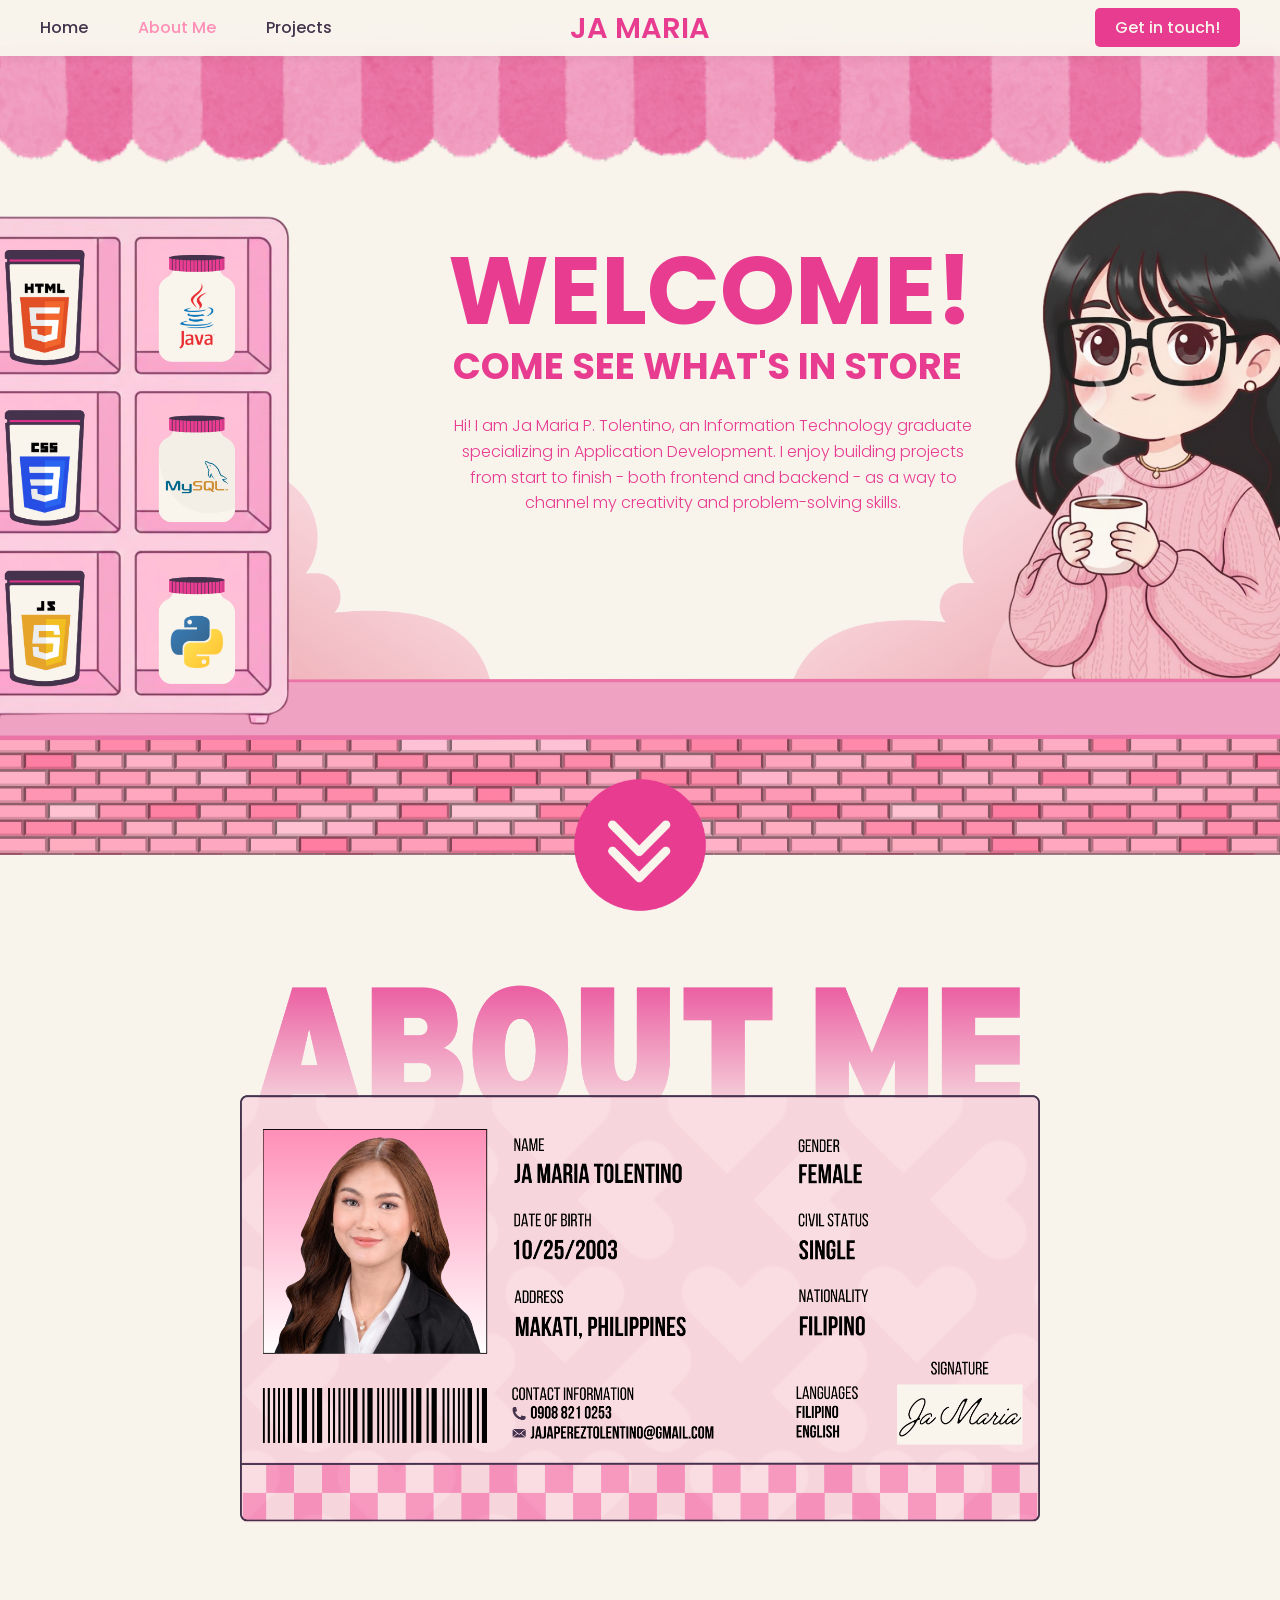
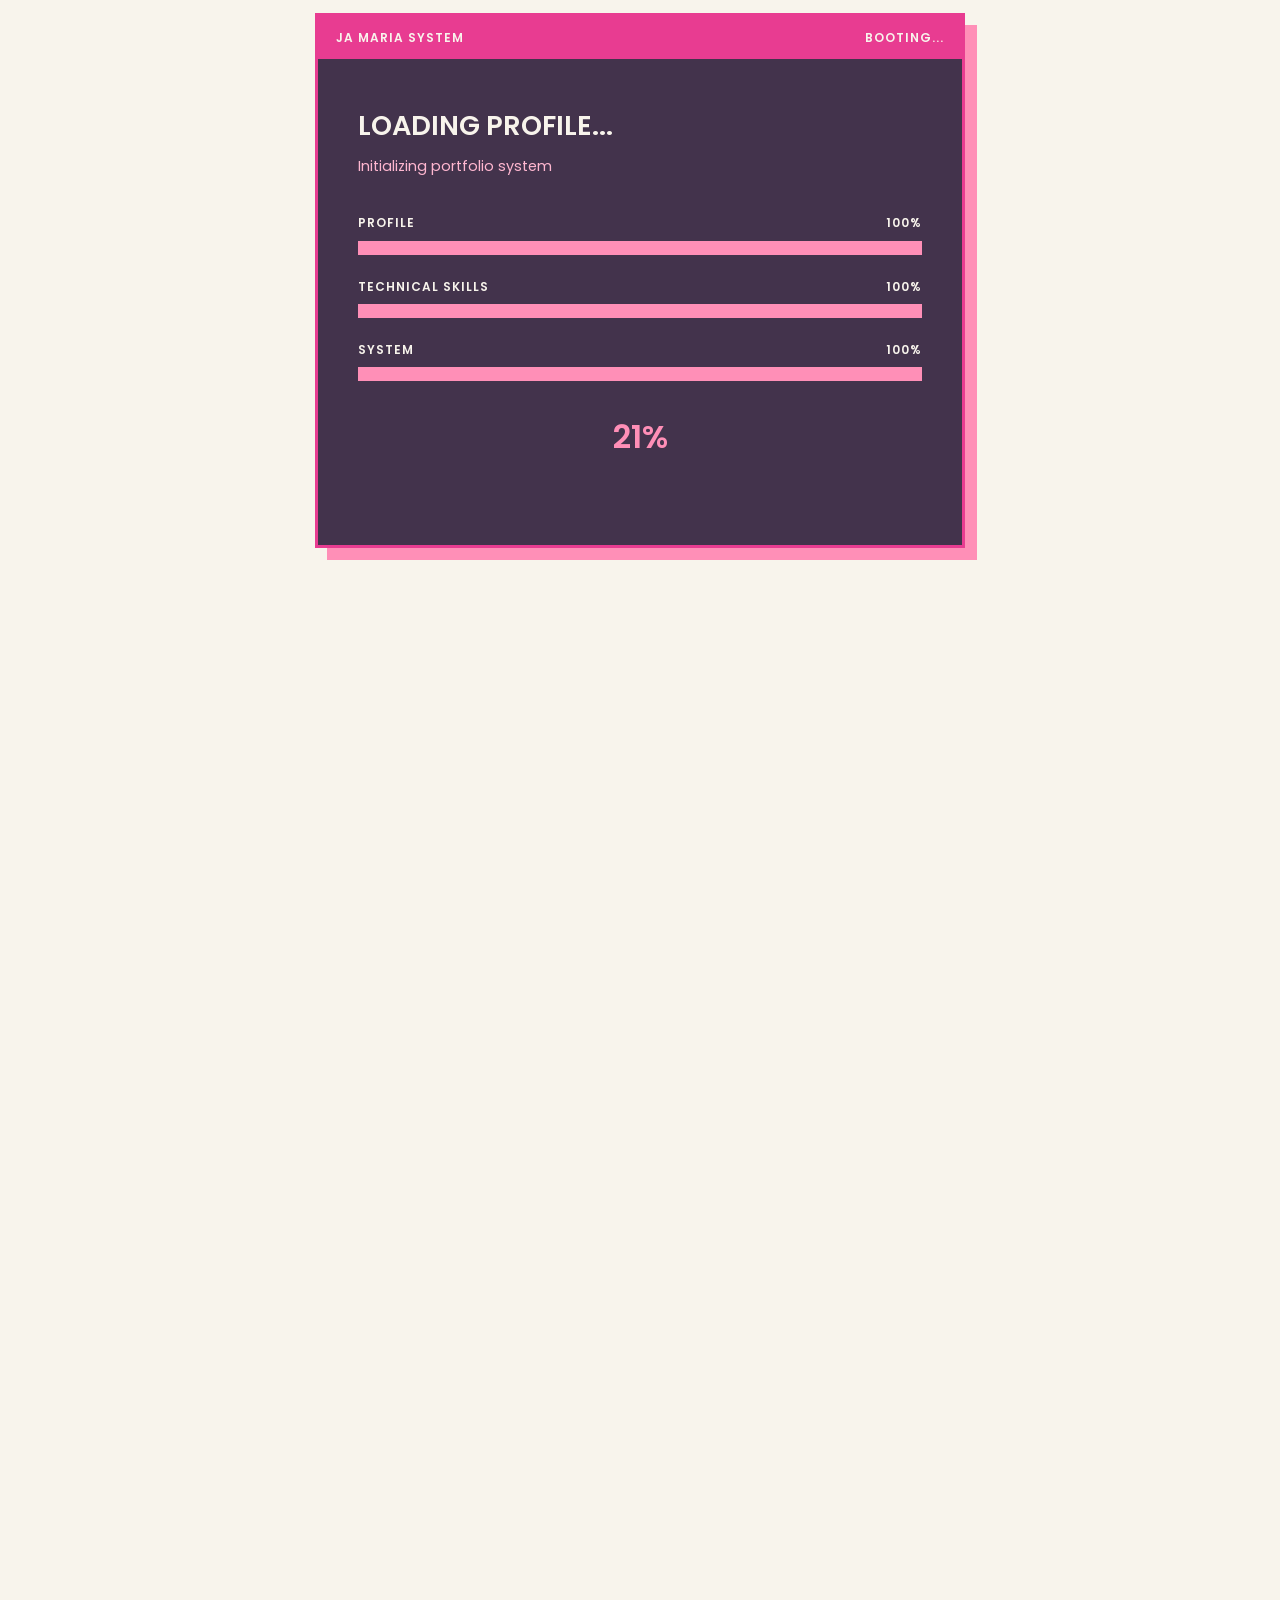
==== about.html @ 0a0a2ee5 "Initial portfolio upload" ====
<!DOCTYPE html>
<html lang="en">
<head>
    <meta charset="UTF-8" />
    <meta name="viewport" content="width=device-width, initial-scale=1.0" />
    <title>PORTFOLIO</title>
    <link rel="stylesheet" href="styles.css" />
    <link href="https://fonts.googleapis.com/css2?family=Poppins:wght@400;500;600&family=Sacramento&display=swap" rel="stylesheet">
</head>

<body>

    <!-- NAVBAR -->
    <nav class="navbar">
        <ul class="nav-left">
            <li><a href="index.html">Home</a></li>
            <li><a href="about.html" class="active">About Me</a></li>
            <li><a href="projects.html">Projects</a></li>
        </ul>
        <div class="logo-name">JA MARIA</div>
        <div class="nav-right">
            <a href="contact.html" class="btn-contact">Get in touch!</a>
        </div>
    </nav>

    <!-- HERO SECTION -->
    <section class="hero-about">
        <div class="hero-full-image">
            <img src="/images/hero-about-me.png" alt="About Me" />
        </div>
        <div class="hero-welcome">
            WELCOME!
            <h1>COME SEE WHAT'S IN STORE</h1>
            <p>
                Hi! I am Ja Maria P. Tolentino, an Information Technology graduate specializing in Application Development.
                I enjoy building projects from start to finish - both frontend and backend - as a way to channel my creativity and problem-solving skills.
            </p>
        </div>
    </section>

    <!-- SCROLL DOWN -->
    <div class="scroll-down">
        <img src="/images/scroll-down.png" alt="Scroll Down" />
    </div>

    <!-- ABOUT ME ID -->
    <section class="about">
        <div class="id-scan">
            <img src="/images/about-me-id.png" alt="ID Card" />
            <div class="scan-line"></div>
        </div>
    </section>

    <!-- LOADING / BOOT SECTION -->
    <section class="skills-boot" id="skills-boot">
        <div class="boot-card">
            <div class="boot-topbar">
                <span>JA MARIA SYSTEM</span>
                <span id="boot-status">BOOTING...</span>
            </div>
            <div class="boot-content">
                <div class="boot-label">LOADING PROFILE...</div>
                <div class="boot-message" id="boot-message">
                    Initializing portfolio system
                </div>
                <div class="boot-progress-list">
                    <div class="boot-row">
                        <div class="boot-row-label">
                            <span>PROFILE</span>
                            <span>100%</span>
                        </div>
                        <div class="boot-bar">
                            <span class="boot-fill fill-profile"></span>
                        </div>
                    </div>

                    <div class="boot-row">
                        <div class="boot-row-label">
                            <span>TECHNICAL SKILLS</span>
                            <span>100%</span>
                        </div>
                        <div class="boot-bar">
                            <span class="boot-fill fill-skills"></span>
                        </div>
                    </div>

                    <div class="boot-row">
                        <div class="boot-row-label">
                            <span>SYSTEM</span>
                            <span>100%</span>
                        </div>
                        <div class="boot-bar">
                            <span class="boot-fill fill-system"></span>
                        </div>
                    </div>
                </div>

                <div class="boot-percent" id="boot-percent">0%</div>
                <div class="boot-ready" id="boot-ready">SYSTEM READY!</div>
            </div>
        </div>
    </section>

    <!-- JA MARIA PROFILE DESKTOP -->
    <section class="skills-desktop" id="technical-skills">
        <div class="desktop-window">

            <!-- WINDOW HEADER -->
            <div class="desktop-header">
                <div class="desktop-title">
                    <span class="desktop-dot"></span>
                    JA MARIA PROFILE
                </div>
                <div class="window-controls">
                    <span>−</span>
                    <span>□</span>
                    <span>×</span>
                </div>
            </div>

            <!-- PROFILE TABS -->
            <div class="profile-tabs">
                <button class="profile-tab active" data-tab="education-tab">
                    EDUCATION
                </button>
                <button class="profile-tab" data-tab="interest-tab">
                    AREAS OF INTEREST
                </button>
                <button class="profile-tab" data-tab="skills-tab">
                    TECHNICAL SKILLS
                </button>
            </div>

            <!-- DESKTOP CONTENT -->
            <div class="desktop-body">

                <!-- EDUCATION TAB -->
                <div class="profile-tab-content active" id="education-tab">
                    <div class="desktop-path">
                        JA MARIA / EDUCATION
                    </div>

                    <div class="education-content">
                        <div class="education-label">EDUCATION</div>

                        <h2>MAPÚA UNIVERSITY - MAKATI CAMPUS</h2>

                        <h3>
                            Bachelor of Science in Information Technology
                        </h3>

                        <p class="education-specialization">
                            Specialization, Application Development
                        </p>

                        <p class="education-years">
                            2023 - 2026
                        </p>

                        <div class="education-details">
                            <div class="education-achievements">
                                <p>
                                    <span>AY. 2023-2024</span>
                                    Dean’s Lister - 4th Quarter
                                </p>

                                <p>
                                    <span>AY. 2024-2025</span>
                                    Dean’s Lister - 2nd Trimester
                                </p>

                                <p>
                                    <span>AY. 2025-2026</span>
                                    Dean’s Lister - 1st-3rd Trimester
                                </p>
                            </div>

                            <div class="education-honors">
                                <div class="latin-honors">
                                    GRADUATED MAGNA CUM LAUDE
                                </div>

                                <div class="running-average">
                                    FINAL RUNNING AVERAGE
                                    <strong>1.3889</strong>
                                </div>
                            </div>
                        </div>
                    </div>
                </div>

                <!-- AREAS OF INTEREST TAB -->
                <div class="profile-tab-content" id="interest-tab">
                    <div class="desktop-path">
                        JA MARIA / AREAS OF INTEREST
                    </div>

                    <div class="interest-content">
                        <div class="interest-heading">
                            <span>WHAT I'M INTERESTED IN</span>
                            <small>Areas I enjoy exploring and building with.</small>
                        </div>

                        <div class="interest-grid">
                            <div class="interest-card">
                                <div class="interest-icon">IT</div>
                                <div class="interest-text">
                                    <h3>Information Technology</h3>
                                    <p>
                                        Exploring technology and building practical digital solutions.
                                    </p>
                                </div>
                            </div>

                            <div class="interest-card">
                                <div class="interest-icon">UI</div>
                                <div class="interest-text">
                                    <h3>UI / UX</h3>
                                    <p>
                                        Creating interfaces that are both visually engaging and easy to use.
                                    </p>
                                </div>
                            </div>

                            <div class="interest-card">
                                <div class="interest-icon">FS</div>
                                <div class="interest-text">
                                    <h3>Full-Stack Development</h3>
                                    <p>
                                        Building applications across the frontend, backend, APIs, and databases.
                                    </p>
                                </div>
                            </div>

                            <div class="interest-card">
                                <div class="interest-icon">WM</div>
                                <div class="interest-text">
                                    <h3>Web &amp; Mobile Application</h3>
                                    <p>
                                        Developing applications for web and mobile platforms.
                                    </p>
                                </div>
                            </div>
                        </div>
                    </div>
                </div>

                <!-- TECHNICAL SKILLS TAB -->
                <div class="profile-tab-content" id="skills-tab">
                    <div class="desktop-path">
                        JA MARIA / TECHNICAL SKILLS
                    </div>

                    <div class="desktop-heading">
                        <span>WELCOME TO MY TOOLBOX!</span>
                        <small>Click a folder to explore.</small>
                    </div>

                    <!-- FOLDERS -->
                    <div class="skill-folder-grid">
                        <button class="skill-folder" data-category="programming" style="--folder-delay: 0s;">
                            <span class="folder-icon"></span>
                            <span class="folder-name">PROGRAMMING</span>
                            <span class="folder-count">09</span>
                        </button>

                        <button class="skill-folder" data-category="frameworks" style="--folder-delay: .12s;">
                            <span class="folder-icon"></span>
                            <span class="folder-name">FRAMEWORKS</span>
                            <span class="folder-count">04</span>
                        </button>

                        <button class="skill-folder" data-category="deployment" style="--folder-delay: .24s;">
                            <span class="folder-icon"></span>
                            <span class="folder-name">CLOUD + DEPLOYMENT</span>
                            <span class="folder-count">05</span>
                        </button>

                        <button class="skill-folder" data-category="web" style="--folder-delay: .36s;">
                            <span class="folder-icon"></span>
                            <span class="folder-name">WEB TECHNOLOGIES</span>
                            <span class="folder-count">05</span>
                        </button>

                        <button class="skill-folder" data-category="databases" style="--folder-delay: .48s;">
                            <span class="folder-icon"></span>
                            <span class="folder-name">DATABASES</span>
                            <span class="folder-count">02</span>
                        </button>

                        <button class="skill-folder" data-category="design" style="--folder-delay: .60s;">
                            <span class="folder-icon"></span>
                            <span class="folder-name">DESIGN</span>
                            <span class="folder-count">05</span>
                        </button>

                        <button class="skill-folder" data-category="ides" style="--folder-delay: .72s;">
                            <span class="folder-icon"></span>
                            <span class="folder-name">IDEs + EDITORS</span>
                            <span class="folder-count">08</span>
                        </button>

                        <button class="skill-folder" data-category="productivity" style="--folder-delay: .84s;">
                            <span class="folder-icon"></span>
                            <span class="folder-name">PRODUCTIVITY</span>
                            <span class="folder-count">08</span>
                        </button>

                        <button class="skill-folder" data-category="operating-systems" style="--folder-delay: .96s;">
                            <span class="folder-icon"></span>
                            <span class="folder-name">OPERATING SYSTEMS</span>
                            <span class="folder-count">02</span>
                        </button>
                    </div>
                </div>

            </div>

            <!-- TASKBAR -->
            <div class="desktop-taskbar">
                <div class="taskbar-left">
                    <span class="taskbar-start">JA</span>
                    <span>JA MARIA PROFILE</span>
                </div>

                <div class="taskbar-right">
                    <span>● ONLINE</span>
                </div>
            </div>

        </div>
    </section>

    <!-- SKILL WINDOW / MODAL -->
    <div class="skill-modal" id="skill-modal" aria-hidden="true">
        <div class="skill-modal-overlay" data-close-modal></div>

        <div class="skill-panel">
            <div class="skill-panel-header">
                <div id="skill-panel-title">SKILLS</div>

                <button class="skill-close" id="skill-close">
                    ×
                </button>
            </div>

            <div class="skill-panel-content">
                <div class="skill-panel-description" id="skill-panel-description">
                    Skills and technologies
                </div>

                <div class="skill-items" id="skill-items"></div>
            </div>
        </div>
    </div>

    <!-- ABOUT PAGE SCRIPT -->
    <script src="about.js"></script>

</body>
</html>
---- styles.css ----
/* ================= RESET ================= */
* {
    margin: 0;
    padding: 0;
    box-sizing: border-box;
    font-family: "Poppins", sans-serif;
}

html, body {
    height: 100%;
    margin: 0;
    padding: 0;
    scroll-behavior: smooth;
    font-family: 'Poppins', sans-serif;
}

body {
    background: #F8F4EC;
    color: #43334C;
    line-height: 1.6;
}

/* ================= NAVBAR ================= */
.navbar {
    position: absolute;
    top: 0;
    width: 100%;
    display: flex;
    align-items: center;
    padding: 15px 40px;
    background: rgba(248, 244, 236, 0.95);
    backdrop-filter: blur(10px);
    box-shadow: 0 2px 10px rgba(0,0,0,0.05);
    z-index: 1000;
}

.nav-left {
    list-style: none;
    display: flex;
    gap: 50px;
    padding: 0;
    margin: 0;
}

.nav-left a {
    text-decoration: none;
    color: #43334C;
    font-weight: 500;
    transition: 0.3s;
}

.nav-left a:hover,
.nav-left a.active {
    color: #FF8FB7;
}

.logo-name {
    position: absolute;
    left: 50%;
    transform: translateX(-50%);
    font-size: 1.8rem;
    font-weight: 600;
    color: #E83C91;
    text-align: center;
}

.nav-right {
    margin-left: auto;
}

.nav-right .btn-contact {
    padding: 8px 20px;
    background: #E83C91;
    color: #F8F4EC;
    border-radius: 5px;
    text-decoration: none;
    font-weight: 500;
    transition: 0.3s;
}

.nav-right .btn-contact:hover {
    background: #FF8FB7;
}

/* ================= HERO ================= */
.hero {
    position: relative;
    height: 100vh;
    display: flex;
    justify-content: center;
    align-items: center;
    text-align: center;
    background: #F8F4EC;
    padding: 0 20px;
    margin: 0;
}

.hero-center-image img {
    width: 80%;
    max-width: 1200px;
    height: auto;
    object-fit: contain;
    position: absolute;
    top: 40%;
    left: 50%;
    transform: translate(-50%, -50%);
    z-index: 2;
}

.hero-left {
    position: absolute;
    top: 27%;
    left: 12.8%;
    width: 300px;
    height: auto;
    z-index: 3;
    animation: twinkle 1.8s infinite ease-in-out;
    animation-delay: 0.3s;
}

.hero-right {
    position: absolute;
    bottom: 23.5%;
    right: 15%;
    width: 300px;
    height: auto;
    z-index: 3;
    animation: twinkle 1.8s infinite ease-in-out;
    animation-delay: 1s;
}

@keyframes twinkle {
    0% { opacity: 1; }
    50% { opacity: 0.4; }
    100% { opacity: 1; }
}

.hero-year {
    position: absolute;
    bottom: 28%;
    left: 21%;
    font-size: 2rem;
    font-weight: 700;
    color: #E83C91;
    z-index: 4;
    pointer-events: none;
    font-family: 'Poppins', sans-serif;
}

/* ============= MOVING STRIP ============= */
.moving-strip {
    width: 100%;
    background: #E83C91;
    overflow: hidden;
    padding: 12px 0;
    margin: 0;
}

.moving-strip .strip-content {
    display: inline-block;
    white-space: nowrap;
    color: #F8F4EC;
    font-size: 1.2rem;
    font-weight: 600;
    letter-spacing: 2px;
    text-transform: uppercase;
    animation: scroll-left 12s linear infinite;
}

@keyframes scroll-left {
    0% { transform: translateX(0); }
    100% { transform: translateX(-50%); }
}

/* ================= HOME ================= */
.home {
    position: relative;
    height: 95vh;
    display: flex;
    justify-content: center;
    align-items: center;
    text-align: center;
    background-image: url("/images/home-bg.png");
    background-size: cover;
    background-position: center;
    background-repeat: no-repeat;
    padding: 0 20px;
    margin: 0;
    overflow: hidden;
}

.home-left {
    position: absolute;
    left: -5%;
    top: 0;
    width: 35%;
    height: 90%;
    overflow: hidden;
    z-index: 1;
    cursor: pointer;
    transition: transform 0.3s ease;
}

.home-left img {
    width: 100%;
    height: 100%;
    object-fit: cover;
    object-position: center 80%;
    transition: transform 0.3s ease;
}

.home-left img:hover {
    transform: scale(1.03) rotateZ(1deg);
}

#center-image-container {
    position: fixed;
    top: 50%;
    left: 50%;
    transform: translate(-50%, -50%);
    display: none;
    z-index: 9999;
}

#center-image-container img {
    max-width: 80%;
    max-height: 80%;
    object-fit: contain;
    cursor: pointer;
    transition: transform 0.3s;
}

#center-image-container img:hover {
    transform: scale(1.05);
}

#blur-overlay {
    position: fixed;
    top: 0;
    left: 0;
    width: 100%;
    height: 100%;
    background: rgba(255, 255, 255, 0.3);
    backdrop-filter: blur(8px);
    display: none;
    z-index: 9998;
}

.home-center {
    position: absolute;
    bottom: 0;
    left: 50%;
    transform: translateX(-50%);
    z-index: 2;
    display: flex;
    justify-content: center;
    align-items: flex-end;
    pointer-events: none;          /* decorative, never blocks clicks */
}

.home-center img {
    width: 80%;
    max-width: 800px;
    height: auto;
    display: block;
}

/* Layer sits above "me" but lets clicks pass through empty space */
.home-folders {
    position: absolute;
    inset: 0;
    z-index: 5;
    pointer-events: none;
}

.home-folders a.folder {
    position: absolute;
    display: inline-block;
    width: auto;
    height: auto;
    background: none;
    border: none;
    text-decoration: none;
    pointer-events: auto;          /* only the folders catch clicks */
    touch-action: none;            /* stops the page scrolling while dragging on touch screens */
    user-select: none;
    cursor: pointer;
}

.home-folders a.folder img {
    display: block;
    width: 150px;
    height: auto;
    pointer-events: none;          /* the link gets the events, not the img */
    -webkit-user-drag: none;
    transition: transform 0.3s;
}

.home-folders a.folder:hover img {
    transform: scale(1.1);
}

.home-folders a.folder-about {
    top: 25%;
    left: 25%;
}

.home-folders a.folder-projects {
    top: 8%;
    right: 40%;
    left: auto;
}

.home-folders a.folder-contact {
    bottom: 12%;                   /* was -50%, which hid it off-screen */
    right: 25%;
}

.home-right {
    position: absolute;
    top: 25%;
    right: 20%;
    width: 30%;
    height: auto;
    overflow: visible;
    z-index: 6;
}

.home-right img {
    position: absolute;
    width: 100%;
    height: auto;
    cursor: pointer;
    touch-action: none;
    user-select: none;
}

/* ================= ABOUT ================= */
.hero-about {
    position: relative;
    height: 95vh;
    width: 100vw;
    margin: 0;
    padding: 0;
    overflow: hidden;
}

.hero-full-image img {
    position: absolute;
    top: 0;
    left: 0;
    width: 100%;
    height: 100%;
    object-fit: cover;
}

.hero-welcome {
    position: absolute;
    top: 25%;
    left: 35%;
    font-size: 6rem;
    font-weight: 700;
    color: #E83C91;
    font-family: 'Poppins', sans-serif;
}

.hero-welcome h1 {
    position: absolute;
    top: 80%;
    left: 1%;
    font-size: 2.3rem;
    font-weight: 700;
    color: #E83C91;
    font-family: 'Poppins', sans-serif;
}

.hero-welcome p {
    position: absolute;
    text-align: center;
    top: 130%;
    left: 1%;
    font-size: 1rem;
    font-weight: 300;
    color: #E83C91;
    font-family: 'Poppins', sans-serif;
}

.about {
    position: relative;
    height: 70vh;
    display: flex;
    justify-content: center;
    align-items: center;
    text-align: center;
    background: #F8F4EC;
    padding: 20px;
    margin: 0;
}

.about img {
    width: 80%;
    max-width: 800px;
    height: auto;
    object-fit: contain;
    margin-top: -50px;
    margin-bottom: -80px;
}

.about h2 {
    font-size: 2rem;
    margin-bottom: 20px;
    font-family: 'Poppins', sans-serif;
    color: #43334C;
}

.about p {
    font-size: 1.1rem;
    max-width: 700px;
    margin: 0 auto;
    font-family: 'Poppins', sans-serif;
    color: #43334C;
}

/* ================= PROJECTS (base) =================
   Removed dead rules: ".projects { background: radial-gradient... }"
   and ".projects h2 { color: #F8F4EC }" (overridden later anyway) */
.project-grid {
    display: grid;
    grid-template-columns: repeat(auto-fit, minmax(250px, 1fr));
    gap: 20px;
    margin-top: 40px;
}

.project-card {
    background: #F8F4EC;
    padding: 40px;
    border-radius: 10px;
    box-shadow: 0 4px 15px rgba(0,0,0,0.1);
    text-align: center;
    font-weight: 500;
    color: #43334C;
    transition: 0.3s;
}

.project-card:hover {
    transform: translateY(-5px);
    box-shadow: 0 6px 20px rgba(0,0,0,0.15);
}

/* ================= CONTACT ================= */
.contact {
    min-height: 100vh;
    padding: 120px 20px 80px;
    background: #F8F4EC;
    display: flex;
    justify-content: center;
    align-items: center;
}

.contact-card {
    width: min(520px, 92vw);
    padding: 45px 45px 40px;
    background: #F8F4EC;
    border: 4px solid #43334C;
    box-shadow: 12px 12px 0 #FF8FB7;
    text-align: center;
}

.contact-card-header {
    margin-bottom: 35px;
}

.contact-card-header span {
    font-size: 2rem;
    font-weight: 600;
    color: #E83C91;
}

.contact-info {
    display: flex;
    flex-direction: column;
    gap: 16px;
    margin-bottom: 35px;
}

.contact-link {
    display: flex;
    align-items: center;
    gap: 15px;
    padding: 14px 16px;
    border: 2px solid #43334C;
    background: #FFFFFF;
    color: #43334C;
    text-decoration: none;
    text-align: left;
    transition: 0.25s ease;
}

.contact-link:hover {
    transform: translateX(6px);
    background: #FFF5F8;
}

.contact-symbol {
    width: 38px;
    height: 38px;
    flex-shrink: 0;
    display: flex;
    justify-content: center;
    align-items: center;
    background: #FF8FB7;
    border: 2px solid #43334C;
    color: #43334C;
    font-size: 0.75rem;
    font-weight: 600;
}

.contact-link span:last-child {
    font-size: 0.85rem;
    font-weight: 500;
}

.contact-button {
    display: inline-block;
    padding: 11px 28px;
    background: #E83C91;
    border: 2px solid #43334C;
    color: #F8F4EC;
    text-decoration: none;
    font-size: 0.8rem;
    font-weight: 600;
    letter-spacing: 0.5px;
    transition: 0.25s ease;
}

.contact-button:hover {
    background: #FF8FB7;
    color: #43334C;
    transform: translateY(-3px);
}

/* ================= FOOTER ================= */
.footer {
    background: #FF8FB7;
    color: #F8F4EC;
    padding-top: 20px;
    padding-bottom: 20px;
    font-family: 'Poppins', sans-serif;
    font-size: 0.9rem;
}

.footer-copy {
    text-align: center;
    font-size: 0.8rem;
    color: #F8F4EC;
}

.footer-copy::before {
    content: "© 2025 Ja Maria P. Tolentino. All rights reserved.";
}

/* ================= SCROLL DOWN ================= */
.scroll-down {
    width: 160px;
    margin: -90px auto 0 auto;
    text-align: center;
    position: relative;
    z-index: 10;
}

.scroll-down img {
    width: 100%;
    height: auto;
    animation: bounce 2s infinite;
}

@keyframes bounce {
    0%, 100% {
        transform: translateY(0);
    }
    50% {
        transform: translateY(-15px);
    }
}

/* ================= RESPONSIVE ================= */
@media(max-width: 768px) {
    .navbar {
        flex-direction: column;
        gap: 10px;
        padding: 10px 20px;
    }

    .nav-left,
    .nav-right {
        flex-direction: row;
        gap: 15px;
    }

    .logo-name {
        position: relative;
        left: 0;
        transform: none;
        font-size: 1.5rem;
        color: #E83C91;
    }

    .hero-content h1 {
        font-size: 2.2rem;
    }

    .hero-content p {
        font-size: 1rem;
    }

    .about p {
        font-size: 1rem;
    }

    .project-card {
        padding: 30px;
    }

    .footer-name {
        font-size: 2rem;
    }

    .footer-contact li {
        font-size: 1rem;
    }
}

/* =========================================================
   TECHNICAL SKILLS BOOT SCREEN
   ========================================================= */

.skills-boot {
    min-height: 75vh;
    display: flex;
    justify-content: center;
    align-items: center;
    padding: 100px 20px;
    background: #F8F4EC;
    overflow: hidden;
    margin-top: -50px;
}

.boot-card {
    width: min(650px, 92vw);
    background: #43334C;
    border: 3px solid #E83C91;
    box-shadow: 12px 12px 0 #FF8FB7;
    opacity: 0;
    transform: translateY(60px) scale(0.96);
    transition:
        opacity 0.8s ease,
        transform 0.8s ease;
}

.skills-boot.is-active .boot-card {
    opacity: 1;
    transform: translateY(0) scale(1);
}

.boot-topbar {
    display: flex;
    justify-content: space-between;
    align-items: center;
    padding: 12px 18px;
    background: #E83C91;
    color: #F8F4EC;
    font-size: 0.75rem;
    font-weight: 600;
    letter-spacing: 1px;
}

.boot-content {
    padding: 45px 40px;
    text-align: left;
    color: #F8F4EC;
}

.boot-label {
    font-size: 1.7rem;
    font-weight: 600;
    margin-bottom: 8px;
}

.boot-message {
    color: #FFB7D0;
    font-size: 0.9rem;
    margin-bottom: 35px;
}

.boot-progress-list {
    display: flex;
    flex-direction: column;
    gap: 22px;
}

.boot-row-label {
    display: flex;
    justify-content: space-between;
    margin-bottom: 8px;
    font-size: 0.75rem;
    font-weight: 600;
    letter-spacing: 1px;
}

.boot-bar {
    width: 100%;
    height: 14px;
    background: rgba(248, 244, 236, 0.15);
    overflow: hidden;
}

.boot-fill {
    display: block;
    width: 0;
    height: 100%;
    background: #FF8FB7;
}

.skills-boot.is-active .fill-profile {
    animation: bootFill 1.2s ease forwards;
    animation-delay: 0.4s;
}

.skills-boot.is-active .fill-skills {
    animation: bootFill 1.5s ease forwards;
    animation-delay: 0.9s;
}

.skills-boot.is-active .fill-system {
    animation: bootFill 1.4s ease forwards;
    animation-delay: 1.5s;
}

@keyframes bootFill {
    from {
        width: 0;
    }
    to {
        width: 100%;
    }
}

.boot-percent {
    margin-top: 30px;
    font-size: 2rem;
    font-weight: 600;
    color: #FF8FB7;
    text-align: center;
}

.boot-ready {
    margin-top: 15px;
    text-align: center;
    font-size: 0.9rem;
    letter-spacing: 2px;
    font-weight: 600;
    color: #FF8FB7;
    opacity: 0;
    transform: translateY(10px);
}

.skills-boot.is-complete .boot-ready {
    animation: readyIn 0.6s ease forwards;
}

@keyframes readyIn {
    to {
        opacity: 1;
        transform: translateY(0);
    }
}

/* =========================================================
   TECHNICAL SKILLS DESKTOP
   ========================================================= */

.skills-desktop {
    min-height: 100vh;
    padding: 90px 20px;
    background: #FF8FB7;
    display: flex;
    justify-content: center;
    align-items: center;
    opacity: 0;
    transform: translateY(80px);
    pointer-events: none;
    transition:
        opacity 1s ease,
        transform 1s ease;
}

.skills-desktop.is-visible {
    opacity: 1;
    transform: translateY(0);
    pointer-events: auto;
}

.desktop-window {
    width: min(1100px, 94vw);
    min-height: 700px;
    background: #F8F4EC;
    border: 4px solid #43334C;
    box-shadow: 16px 16px 0 #43334C;
    display: flex;
    flex-direction: column;
}

.desktop-header {
    height: 58px;
    background: #E83C91;
    color: #F8F4EC;
    display: flex;
    justify-content: space-between;
    align-items: center;
    padding: 0 18px;
}

.desktop-title {
    display: flex;
    align-items: center;
    gap: 10px;
    font-size: 0.95rem;
    font-weight: 600;
    letter-spacing: 1px;
}

.desktop-dot {
    width: 12px;
    height: 12px;
    background: #F8F4EC;
    border-radius: 50%;
}

.window-controls {
    display: flex;
    gap: 12px;
    font-size: 1rem;
    font-weight: 600;
}

.window-controls span {
    width: 24px;
    text-align: center;
}

.desktop-body {
    flex: 1;
    padding: 35px;
    background:
        radial-gradient(
            circle at center,
            rgba(255, 143, 183, 0.14),
            transparent 60%
        ),
        #F8F4EC;
}

.desktop-path {
    color: #E83C91;
    font-size: 0.72rem;
    font-weight: 600;
    letter-spacing: 1px;
    margin-bottom: 35px;
}

.desktop-heading {
    text-align: center;
    margin-bottom: 45px;
}

.desktop-heading span {
    display: block;
    font-size: 2rem;
    font-weight: 600;
    color: #43334C;
}

.desktop-heading small {
    display: block;
    margin-top: 8px;
    color: #E83C91;
    font-size: 0.85rem;
}

.skill-folder-grid {
    display: grid;
    grid-template-columns: repeat(3, 1fr);
    gap: 35px 30px;
}

.skill-folder {
    appearance: none;
    border: none;
    background: transparent;
    font-family: "Poppins", sans-serif;
    color: #43334C;
    cursor: pointer;
    display: flex;
    flex-direction: column;
    align-items: center;
    gap: 9px;
    opacity: 0;
    transform: translateY(30px) scale(0.9);
}

.skills-desktop.is-visible #skills-tab.active .skill-folder {
    animation:
        folderAppear 0.7s ease var(--folder-delay) forwards,
        folderFloat 4.5s ease-in-out calc(var(--folder-delay) + 0.8s) infinite;
}

@keyframes folderAppear {
    to {
        opacity: 1;
        transform: translateY(0) scale(1);
    }
}

@keyframes folderFloat {
    0%, 100% {
        transform: translateY(0);
    }
    50% {
        transform: translateY(-7px);
    }
}

.skill-folder:hover {
    transform: scale(1.08);
}

/* Skills desktop folder icon (large) */
.folder-icon {
    position: relative;
    display: block;
    width: 88px;
    height: 58px;
    background: #FF8FB7;
    border: 3px solid #43334C;
    border-radius: 4px;
    transition: transform 0.25s ease;
}

.folder-icon::before {
    content: "";
    position: absolute;
    top: -13px;
    left: -3px;
    width: 36px;
    height: 16px;
    background: #FF8FB7;
    border: 3px solid #43334C;
    border-bottom: none;
    border-radius: 5px 5px 0 0;
}

.skill-folder:hover .folder-icon {
    transform: rotate(-3deg) scale(1.08);
}

.folder-name {
    font-size: 0.78rem;
    font-weight: 600;
    text-align: center;
    max-width: 150px;
}

.folder-count {
    font-size: 0.68rem;
    color: #E83C91;
    font-weight: 600;
}

.desktop-taskbar {
    min-height: 48px;
    padding: 0 16px;
    background: #43334C;
    color: #F8F4EC;
    display: flex;
    justify-content: space-between;
    align-items: center;
    font-size: 0.7rem;
    letter-spacing: 0.5px;
}

.taskbar-left {
    display: flex;
    align-items: center;
    gap: 12px;
}

.taskbar-start {
    width: 25px;
    height: 25px;
    display: flex;
    justify-content: center;
    align-items: center;
    background: #FF8FB7;
    color: #43334C;
    font-weight: 600;
}

/* =========================================================
   SKILL POP-UP WINDOW
   ========================================================= */

.skill-modal {
    position: fixed;
    inset: 0;
    z-index: 10000;
    display: flex;
    justify-content: center;
    align-items: center;
    padding: 20px;
    opacity: 0;
    visibility: hidden;
    transition: opacity 0.3s ease;
}

.skill-modal.is-open {
    opacity: 1;
    visibility: visible;
}

.skill-modal-overlay {
    position: absolute;
    inset: 0;
    background: rgba(67, 51, 76, 0.4);
    backdrop-filter: blur(5px);
}

.skill-panel {
    position: relative;
    z-index: 1;
    width: min(720px, 94vw);
    max-height: 80vh;
    background: #F8F4EC;
    border: 4px solid #43334C;
    box-shadow: 12px 12px 0 #E83C91;
    transform: scale(0.85) translateY(20px);
    transition: transform 0.35s ease;
    overflow: hidden;
}

.skill-modal.is-open .skill-panel {
    transform: scale(1) translateY(0);
}

.skill-panel-header {
    height: 55px;
    padding: 0 18px;
    display: flex;
    justify-content: space-between;
    align-items: center;
    background: #E83C91;
    color: #F8F4EC;
    font-weight: 600;
}

.skill-close {
    appearance: none;
    border: none;
    background: transparent;
    color: #F8F4EC;
    font-family: inherit;
    font-size: 1.7rem;
    cursor: pointer;
    line-height: 1;
}

.skill-panel-content {
    max-height: calc(80vh - 55px);
    overflow-y: auto;
    padding: 35px;
}

.skill-panel-description {
    font-size: 0.85rem;
    color: #E83C91;
    margin-bottom: 25px;
}

.skill-items {
    display: grid;
    grid-template-columns: repeat(2, 1fr);
    gap: 14px;
}

.skill-item {
    display: flex;
    align-items: center;
    gap: 12px;
    padding: 14px;
    background: #FFFFFF;
    border: 2px solid #43334C;
    transition: transform 0.25s ease;
}

.skill-item:hover {
    transform: translateY(-4px) rotate(-1deg);
}

.skill-mark {
    width: 42px;
    height: 42px;
    flex-shrink: 0;
    display: flex;
    justify-content: center;
    align-items: center;
    background: #FF8FB7;
    color: #43334C;
    border: 2px solid #43334C;
    font-size: 0.7rem;
    font-weight: 600;
}

.skill-item-name {
    font-size: 0.8rem;
    font-weight: 500;
}

.skill-item-note {
    display: block;
    margin-top: 2px;
    font-size: 0.65rem;
    color: #E83C91;
}

/* =========================================================
   RESPONSIVE (skills)
   ========================================================= */

@media (max-width: 768px) {
    .boot-content {
        padding: 30px 24px;
    }

    .boot-label {
        font-size: 1.35rem;
    }

    .desktop-window {
        min-height: 650px;
    }

    .desktop-body {
        padding: 25px 18px;
    }

    .desktop-heading span {
        font-size: 1.45rem;
    }

    .skill-folder-grid {
        grid-template-columns: repeat(2, 1fr);
        gap: 28px 15px;
    }

    .skill-items {
        grid-template-columns: 1fr;
    }
}

/* =========================================================
   SCROLL-BASED ID SCAN
   ========================================================= */

.id-scan {
    position: relative;
    width: 80%;
    max-width: 800px;
    overflow: hidden;
}

.id-scan img {
    display: block;
    width: 100%;
    height: auto;
    object-fit: contain;
}

.scan-line {
    position: absolute;
    left: 0;
    top: -15%;
    width: 100%;
    height: 70px;
    background: linear-gradient(
        to bottom,
        transparent,
        rgba(255, 143, 183, 0.08),
        rgba(255, 143, 183, 0.45),
        rgba(255, 143, 183, 0.08),
        transparent
    );
    filter: blur(4px);
    pointer-events: none;
    opacity: 0;
}

/* =========================================================
   PROFILE TABS
   ========================================================= */

.profile-tabs {
    display: flex;
    background: #43334C;
    border-bottom: 3px solid #43334C;
}

.profile-tab {
    flex: 1;
    padding: 15px 20px;
    border: none;
    background: #FF8FB7;
    color: #43334C;
    font-family: "Poppins", sans-serif;
    font-size: 0.75rem;
    font-weight: 600;
    letter-spacing: 1px;
    cursor: pointer;
    transition: 0.25s ease;
}

.profile-tab + .profile-tab {
    border-left: 2px solid #43334C;
}

.profile-tab:hover {
    background: #FFB7D0;
}

.profile-tab.active {
    background: #F8F4EC;
    color: #E83C91;
}

.profile-tab-content {
    display: none;
}

.profile-tab-content.active {
    display: block;
}

/* =========================================================
   EDUCATION INSIDE DESKTOP
   ========================================================= */

#education-tab .education-content {
    padding: 15px 10px 10px;
}

#education-tab .education-label {
    color: #E83C91;
    font-size: 0.8rem;
    font-weight: 600;
    letter-spacing: 2px;
    margin-bottom: 18px;
}

#education-tab .education-content h2 {
    margin: 0;
    font-size: 2rem;
    line-height: 1.3;
    color: #43334C;
}

#education-tab .education-content h3 {
    margin-top: 12px;
    margin-bottom: 4px;
    font-size: 1.15rem;
    font-weight: 500;
    color: #43334C;
}

#education-tab .education-specialization {
    margin: 0;
    font-size: 0.95rem;
    font-style: italic;
    color: #E83C91;
}

#education-tab .education-years {
    margin-top: 18px;
    font-size: 0.9rem;
    font-weight: 600;
    color: #43334C;
}

#education-tab .education-details {
    display: grid;
    grid-template-columns: 1.5fr 1fr;
    gap: 45px;
    margin-top: 40px;
    padding-top: 30px;
    border-top: 2px solid #FF8FB7;
}

#education-tab .education-achievements {
    display: flex;
    flex-direction: column;
    gap: 15px;
}

#education-tab .education-achievements p {
    margin: 0;
    padding: 13px 16px;
    background: #FFFFFF;
    border: 2px solid #43334C;
    font-size: 0.8rem;
    color: #43334C;
}

#education-tab .education-achievements span {
    display: block;
    margin-bottom: 3px;
    color: #E83C91;
    font-size: 0.68rem;
    font-weight: 600;
}

#education-tab .education-honors {
    display: flex;
    flex-direction: column;
    gap: 20px;
}

#education-tab .latin-honors {
    padding: 25px;
    background: #FF8FB7;
    border: 3px solid #43334C;
    color: #43334C;
    font-size: 0.95rem;
    font-weight: 600;
    text-align: center;
    letter-spacing: 1px;
}

#education-tab .running-average {
    padding: 20px;
    background: #43334C;
    color: #F8F4EC;
    text-align: center;
    font-size: 0.7rem;
    letter-spacing: 1px;
}

#education-tab .running-average strong {
    display: block;
    margin-top: 5px;
    color: #FF8FB7;
    font-size: 1.8rem;
}

/* =========================================================
   AREAS OF INTEREST
   ========================================================= */

.interest-content {
    padding: 60px 10px 80px;
}

.interest-heading {
    text-align: center;
    margin-bottom: 40px;
}

.interest-heading span {
    display: block;
    font-size: 2rem;
    font-weight: 600;
    color: #43334C;
}

.interest-heading small {
    display: block;
    margin-top: 8px;
    font-size: 0.85rem;
    color: #E83C91;
}

.interest-grid {
    display: grid;
    grid-template-columns: repeat(2, 1fr);
    gap: 24px;
    max-width: 850px;
    margin: 0 auto;
}

.interest-card {
    display: flex;
    align-items: center;
    gap: 18px;
    padding: 24px;
    background: #FFFFFF;
    border: 3px solid #43334C;
    box-shadow: 6px 6px 0 #FF8FB7;
    transition:
        transform 0.25s ease,
        box-shadow 0.25s ease;
}

.interest-card:hover {
    transform: translateY(-6px) rotate(-1deg);
    box-shadow: 9px 9px 0 #E83C91;
}

.interest-icon {
    width: 62px;
    height: 62px;
    flex-shrink: 0;
    display: flex;
    justify-content: center;
    align-items: center;
    background: #FF8FB7;
    border: 3px solid #43334C;
    color: #43334C;
    font-size: 0.85rem;
    font-weight: 600;
}

.interest-text h3 {
    margin: 0;
    font-size: 1rem;
    color: #43334C;
}

.interest-text p {
    margin: 6px 0 0;
    font-size: 0.72rem;
    line-height: 1.6;
    color: #43334C;
}

/* ================= INTEREST RESPONSIVE ================= */

@media (max-width: 768px) {
    .interest-heading span {
        font-size: 1.45rem;
    }

    .interest-grid {
        grid-template-columns: 1fr;
    }

    .interest-card {
        padding: 20px;
    }
}

/* =========================================================
   PROJECTS TAB
   ========================================================= */

.projects-top-window {
    width: 100%;
    min-height: 260px;
    margin-bottom: 55px;
    background: #F8F4EC;
    border: 3px solid #43334C;
    box-shadow: 10px 10px 0 #FF8FB7;
    box-sizing: border-box;
}

.projects-top-bar {
    position: relative;            /* anchors .window-title */
    height: 46px;
    display: flex;
    align-items: center;
    justify-content: space-between;
    padding: 0 12px;
    box-sizing: border-box;
    background: #43334C;
    color: #F8F4EC;
}

/* Scoped so they no longer override the skills desktop header */
.projects-top-bar .window-controls {
    display: flex;
    align-items: center;
    gap: 6px;
}

.projects-top-bar .window-dot {
    width: 11px;
    height: 11px;
    display: block;
    background: #FF8FB7;
    border: 1px solid #F8F4EC;
    box-sizing: border-box;
}

.projects-top-bar .window-title {
    position: absolute;
    left: 50%;
    transform: translateX(-50%);
    font-size: 0.65rem;
    font-weight: 500;
    letter-spacing: 1px;
}

.window-buttons {
    display: flex;
    align-items: center;
    gap: 4px;
}

.window-buttons span {
    width: 24px;
    height: 22px;
    display: flex;
    align-items: center;
    justify-content: center;
    border: 1px solid #F8F4EC;
    color: #F8F4EC;
    font-size: 0.7rem;
}

.projects-top-content {
    min-height: 214px;
    display: flex;
    flex-direction: column;
    justify-content: center;
    align-items: center;
    padding: 35px 30px;
    box-sizing: border-box;
    text-align: center;
}

.projects-top-content .projects-label {
    margin: 0 0 8px;
}

.projects-top-content h1 {
    margin: 0;
    color: #43334C;
    font-size: 3rem;
    font-weight: 600;
}

.projects-top-content .projects-intro {
    max-width: 650px;
    margin: 12px auto 0;
    color: #43334C;
    font-size: 0.9rem;
    line-height: 1.8;
}

.projects {
    min-height: 100vh;
    padding: 120px 20px 90px;
    background: #F8F4EC;
}

.projects-container {
    width: min(1150px, 94vw);
    margin: 0 auto;
}

.projects-header {
    margin-bottom: 45px;
    text-align: center;
}

.projects-label {
    margin: 0 0 8px;
    color: #E83C91;
    font-size: 0.75rem;
    font-weight: 600;
    letter-spacing: 1.5px;
}

.projects-header h1 {
    margin: 0;
    color: #43334C;
    font-size: 3rem;
    font-weight: 600;
}

.projects-intro {
    max-width: 650px;
    margin: 12px auto 0;
    color: #43334C;
    font-size: 0.9rem;
    line-height: 1.8;
}

.featured-project {
    width: 100%;
    margin-bottom: 70px;
    padding: 28px;
    box-sizing: border-box;
    background: #FFFFFF;
    border: 3px solid #43334C;
    box-shadow: 10px 10px 0 #FF8FB7;
}

.featured-top {
    display: flex;
    justify-content: space-between;
    align-items: center;
    padding-bottom: 18px;
    border-bottom: 2px solid #43334C;
}

.featured-label {
    color: #E83C91;
    font-size: 0.7rem;
    font-weight: 600;
    letter-spacing: 1.5px;
}

.featured-year {
    color: #43334C;
    font-size: 0.75rem;
    font-weight: 600;
}

.featured-content {
    display: grid;
    grid-template-columns: 110px 1fr;
    gap: 30px;
    align-items: start;
    padding-top: 28px;
}

.featured-icon {
    width: 110px;
    height: 110px;
    box-sizing: border-box;
    display: flex;
    justify-content: center;
    align-items: center;
    background: #FF8FB7;
    border: 3px solid #43334C;
    color: #43334C;
    font-size: 1.6rem;
    font-weight: 600;
    box-shadow: 6px 6px 0 #E83C91;
}

.featured-details {
    min-width: 0;
}

.featured-details h2 {
    margin: 0 0 8px;
    color: #43334C;
    font-size: 2rem;
    font-weight: 600;
}

.featured-title {
    margin: 0 0 14px;
    color: #E83C91;
    font-size: 0.85rem;
    font-weight: 500;
    line-height: 1.6;
}

.featured-description {
    max-width: 800px;
    margin: 0 0 18px;
    color: #43334C;
    font-size: 0.82rem;
    line-height: 1.8;
}

.tech-tags,
.modal-tech {
    display: flex;
    flex-wrap: wrap;
    gap: 8px;
}

.tech-tags span,
.modal-tech span {
    padding: 6px 10px;
    background: #F8F4EC;
    border: 1px solid #43334C;
    color: #43334C;
    font-size: 0.65rem;
    font-weight: 500;
}

.view-project {
    display: inline-flex;
    align-items: center;
    justify-content: center;
    height: 38px;
    margin-top: 22px;
    padding: 0 20px;
    box-sizing: border-box;
    background: #E83C91;
    border: 2px solid #43334C;
    color: #F8F4EC;
    font-family: "Poppins", sans-serif;
    font-size: 0.7rem;
    font-weight: 600;
    letter-spacing: 0.5px;
    cursor: pointer;
    transition: 0.25s ease;
}

.view-project:hover {
    background: #FF8FB7;
    color: #43334C;
    transform: translateY(-3px);
}

.archive-header {
    width: 100%;
    display: flex;
    justify-content: space-between;
    align-items: flex-end;
    gap: 30px;
    margin: 0 0 25px 0;
    padding: 0;
    box-sizing: border-box;
}

.archive-header > div {
    margin: 0;
    padding: 0;
}

.archive-header .projects-label {
    margin: 0 0 8px 0;
    padding: 0;
}

.archive-header h2 {
    margin: 0;
    padding: 0;
    color: #43334C;
    font-size: 1.8rem;
    font-weight: 600;
}

.project-filters {
    display: flex;
    justify-content: flex-end;
    align-items: center;
    gap: 7px;
    margin: 0;
    padding: 0;
}

.filter-btn {
    width: 90px;
    height: 34px;
    padding: 0;
    box-sizing: border-box;
    background: transparent;
    border: 2px solid #43334C;
    color: #43334C;
    font-family: "Poppins", sans-serif;
    font-size: 0.62rem;
    font-weight: 600;
    cursor: pointer;
    transition: 0.2s ease;
}

.filter-btn:hover,
.filter-btn.active {
    background: #43334C;
    color: #F8F4EC;
}

.project-grid {
    display: grid;
    grid-template-columns: repeat(3, minmax(0, 1fr));
    gap: 20px;
    align-items: stretch;
    width: 100%;
}

.project-card {
    position: relative;
    width: 100%;
    height: 250px;
    min-width: 0;
    padding: 24px;
    box-sizing: border-box;
    display: flex;
    flex-direction: column;
    background: #FFFFFF;
    border: 2px solid #43334C;
    cursor: pointer;
    transition: 0.25s ease;
}

.project-card:hover {
    transform: translateY(-5px);
    box-shadow: 7px 7px 0 #FF8FB7;
}

/* Project card folder icon (small) - scoped so it no longer
   overrides the big skills desktop folder icon */
.project-card .folder-icon {
    position: relative;
    width: 45px;
    height: 32px;
    flex-shrink: 0;
    margin-bottom: 20px;
    background: #FF8FB7;
    border: 2px solid #43334C;
    border-radius: 0;
    box-sizing: border-box;
}

.project-card .folder-icon::before {
    content: "";
    position: absolute;
    top: -8px;
    left: -2px;
    width: 18px;
    height: 9px;
    background: #FF8FB7;
    border: 2px solid #43334C;
    border-bottom: none;
    border-radius: 0;
    box-sizing: border-box;
}

.project-card-top {
    width: 100%;
    display: flex;
    justify-content: space-between;
    align-items: center;
    gap: 10px;
    margin-bottom: 8px;
}

.project-card-top span {
    color: #E83C91;
    font-size: 0.6rem;
    font-weight: 600;
    letter-spacing: 1px;
}

.project-card h3 {
    min-height: 44px;
    margin: 0 0 7px;
    color: #43334C;
    font-size: 1rem;
    font-weight: 600;
    line-height: 1.4;
}

.project-card p {
    min-height: 48px;
    margin: 0;
    color: #43334C;
    font-size: 0.72rem;
    line-height: 1.6;
}

.card-tech {
    width: calc(100% - 48px);
    min-height: 32px;
    position: absolute;
    left: 24px;
    bottom: 20px;
    display: flex;
    align-items: flex-end;
    padding-top: 12px;
    box-sizing: border-box;
    border-top: 1px solid #D8CDD5;
    color: #43334C;
    font-size: 0.62rem;
    font-weight: 500;
}

.project-modal {
    position: fixed;
    inset: 0;
    z-index: 9999;
    display: flex;
    justify-content: center;
    align-items: center;
    padding: 30px;
    box-sizing: border-box;
    background: rgba(67, 51, 76, 0.45);
    opacity: 0;
    visibility: hidden;
    transition: 0.25s ease;
}

.project-modal.show {
    opacity: 1;
    visibility: visible;
}

.project-window {
    width: min(750px, 92vw);
    max-height: 85vh;
    overflow-y: auto;
    background: #F8F4EC;
    border: 3px solid #43334C;
    box-shadow: 12px 12px 0 #FF8FB7;
    transform: translateY(20px);
    transition: 0.25s ease;
}

.project-modal.show .project-window {
    transform: translateY(0);
}

.project-window-header {
    height: 48px;
    display: flex;
    justify-content: space-between;
    align-items: center;
    padding: 0 15px;
    box-sizing: border-box;
    background: #43334C;
    color: #F8F4EC;
    font-size: 0.7rem;
    font-weight: 600;
    letter-spacing: 1px;
}

.project-window-header button {
    width: 28px;
    height: 28px;
    padding: 0;
    background: #FF8FB7;
    border: 2px solid #F8F4EC;
    color: #43334C;
    font-family: "Poppins", sans-serif;
    font-size: 1rem;
    line-height: 1;
    cursor: pointer;
}

.project-window-body {
    display: grid;
    grid-template-columns: 80px 1fr;
    gap: 25px;
    padding: 35px;
    box-sizing: border-box;
}

.modal-icon {
    width: 80px;
    height: 80px;
    box-sizing: border-box;
    display: flex;
    justify-content: center;
    align-items: center;
    background: #FF8FB7;
    border: 2px solid #43334C;
    color: #43334C;
    font-size: 1.1rem;
    font-weight: 600;
    box-shadow: 5px 5px 0 #E83C91;
}

.modal-content {
    min-width: 0;
}

.modal-year {
    margin: 0 0 5px;
    color: #E83C91;
    font-size: 0.65rem;
    font-weight: 600;
    letter-spacing: 1px;
}

.modal-content h2 {
    margin: 0;
    color: #43334C;
    font-size: 1.7rem;
    font-weight: 600;
    line-height: 1.3;
}

.modal-subtitle {
    margin: 5px 0 25px;
    color: #E83C91;
    font-size: 0.75rem;
    line-height: 1.6;
}

.modal-section {
    margin-top: 22px;
}

.modal-section h4 {
    margin: 0 0 8px;
    color: #43334C;
    font-size: 0.65rem;
    letter-spacing: 1px;
}

.modal-section p {
    margin: 0;
    color: #43334C;
    font-size: 0.78rem;
    line-height: 1.8;
}

@media (max-width: 900px) {
    .project-grid {
        grid-template-columns: repeat(2, minmax(0, 1fr));
    }

    .archive-header {
        flex-direction: column;
        align-items: flex-start;
    }

    .project-filters {
        justify-content: flex-start;
    }
}

@media (max-width: 650px) {
    .projects {
        padding: 90px 15px 100px;
    }

    .projects-top-window {
        min-height: 240px;
        margin-bottom: 45px;
    }

    .projects-top-content {
        min-height: 194px;
        padding: 30px 20px;
    }

    .projects-top-content h1 {
        font-size: 2.2rem;
    }

    .projects-top-bar .window-title {
        font-size: 0.55rem;
    }

    .window-buttons span {
        width: 20px;
    }
}
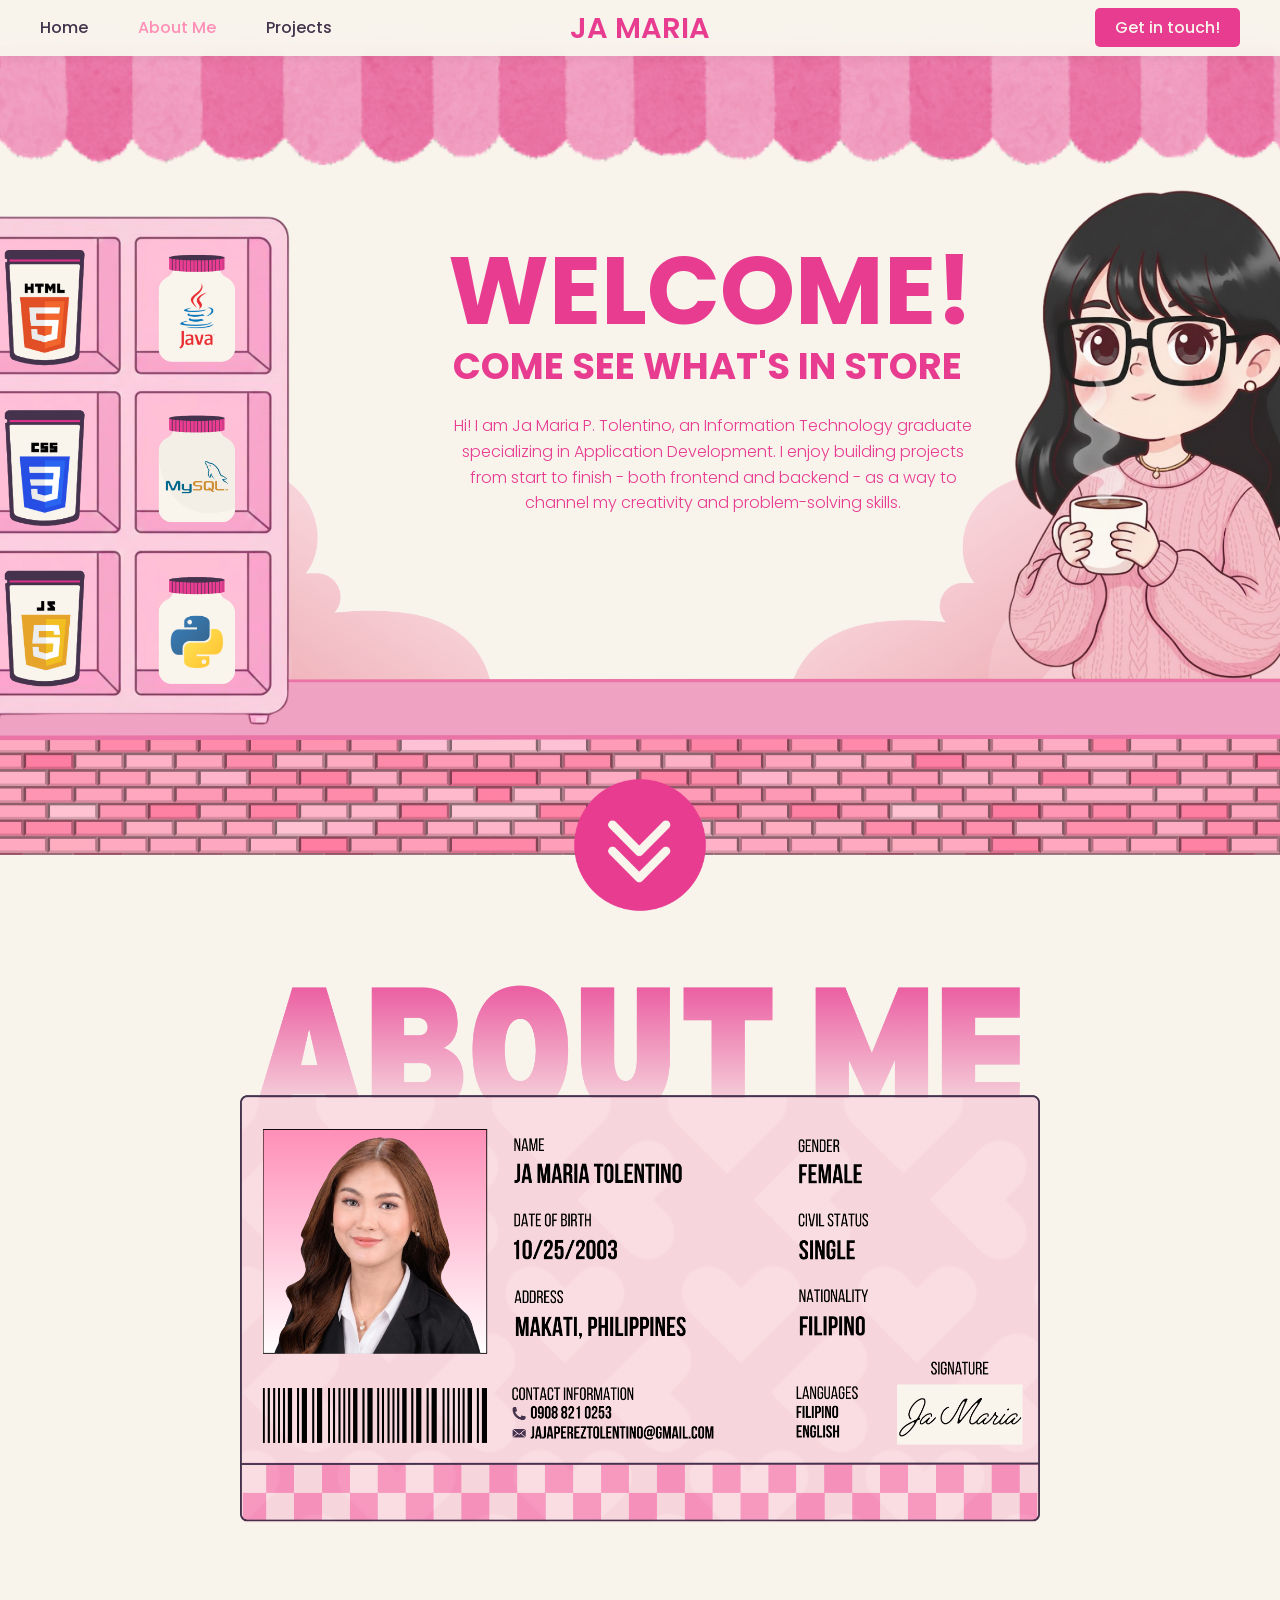
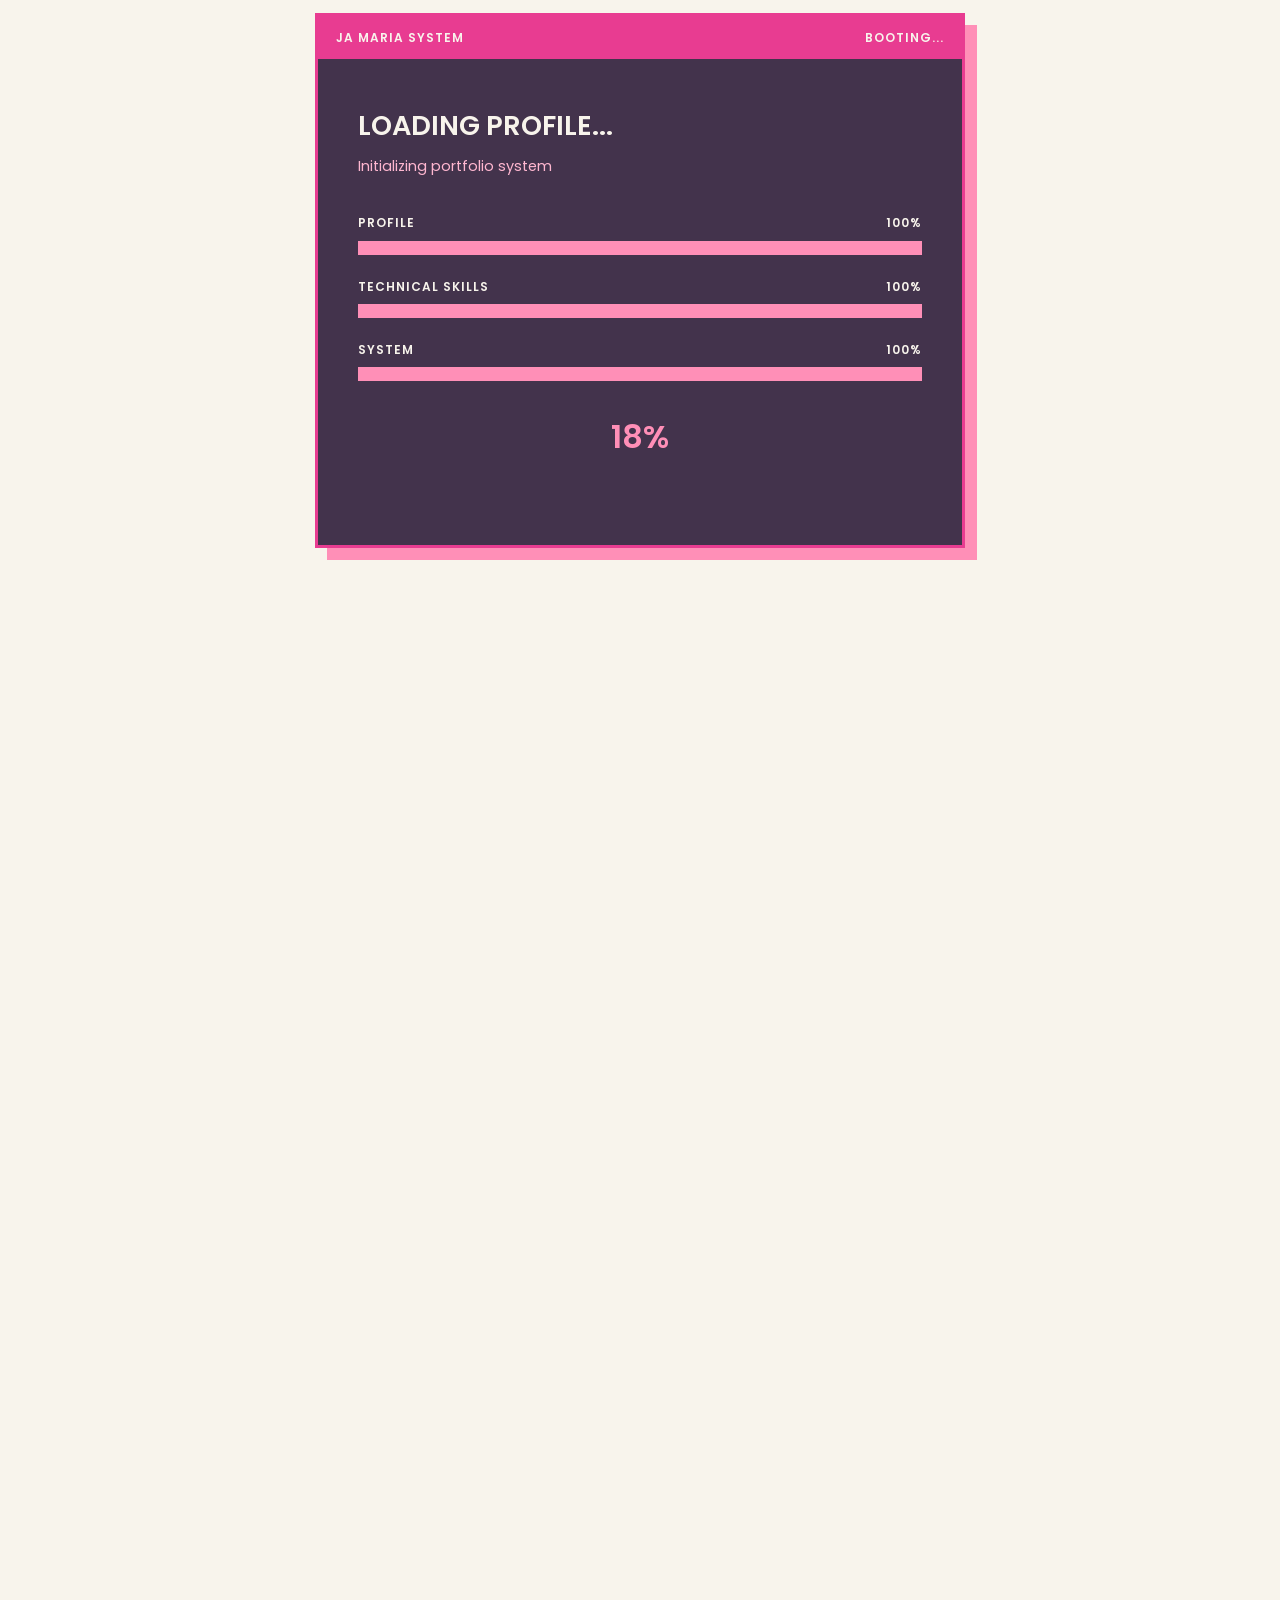
==== commit 43d01a52: "Fix image paths for GitHub Pages" ====
--- a/about.html
+++ b/about.html
@@ -26,7 +26,7 @@
     <!-- HERO SECTION -->
     <section class="hero-about">
         <div class="hero-full-image">
-            <img src="/images/hero-about-me.png" alt="About Me" />
+            <img src="images/hero-about-me.png" alt="About Me" />
         </div>
         <div class="hero-welcome">
             WELCOME!
@@ -40,13 +40,13 @@
 
     <!-- SCROLL DOWN -->
     <div class="scroll-down">
-        <img src="/images/scroll-down.png" alt="Scroll Down" />
+        <img src="images/scroll-down.png" alt="Scroll Down" />
     </div>
 
     <!-- ABOUT ME ID -->
     <section class="about">
         <div class="id-scan">
-            <img src="/images/about-me-id.png" alt="ID Card" />
+            <img src="images/about-me-id.png" alt="ID Card" />
             <div class="scan-line"></div>
         </div>
     </section>
--- a/styles.css
+++ b/styles.css
@@ -180,7 +180,7 @@
     justify-content: center;
     align-items: center;
     text-align: center;
-    background-image: url("/images/home-bg.png");
+    background-image: url("images/home-bg.png");
     background-size: cover;
     background-position: center;
     background-repeat: no-repeat;
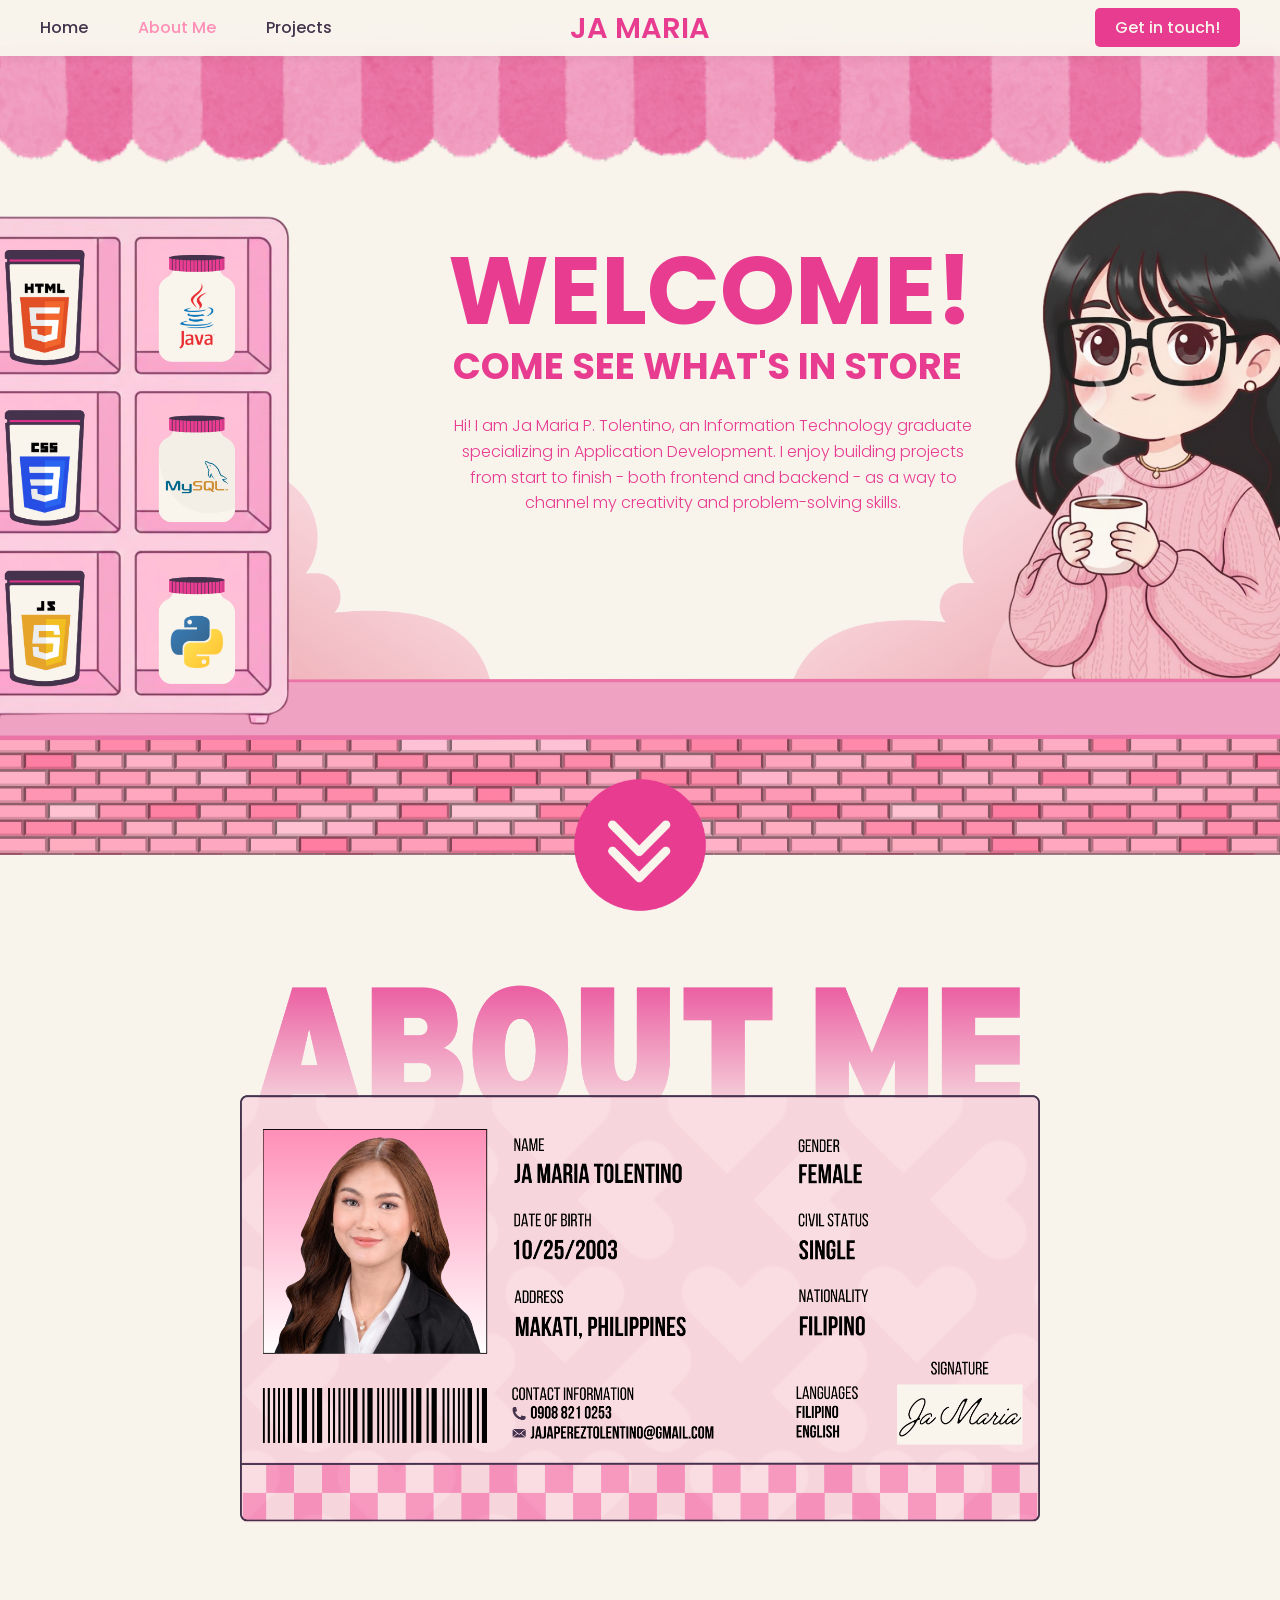
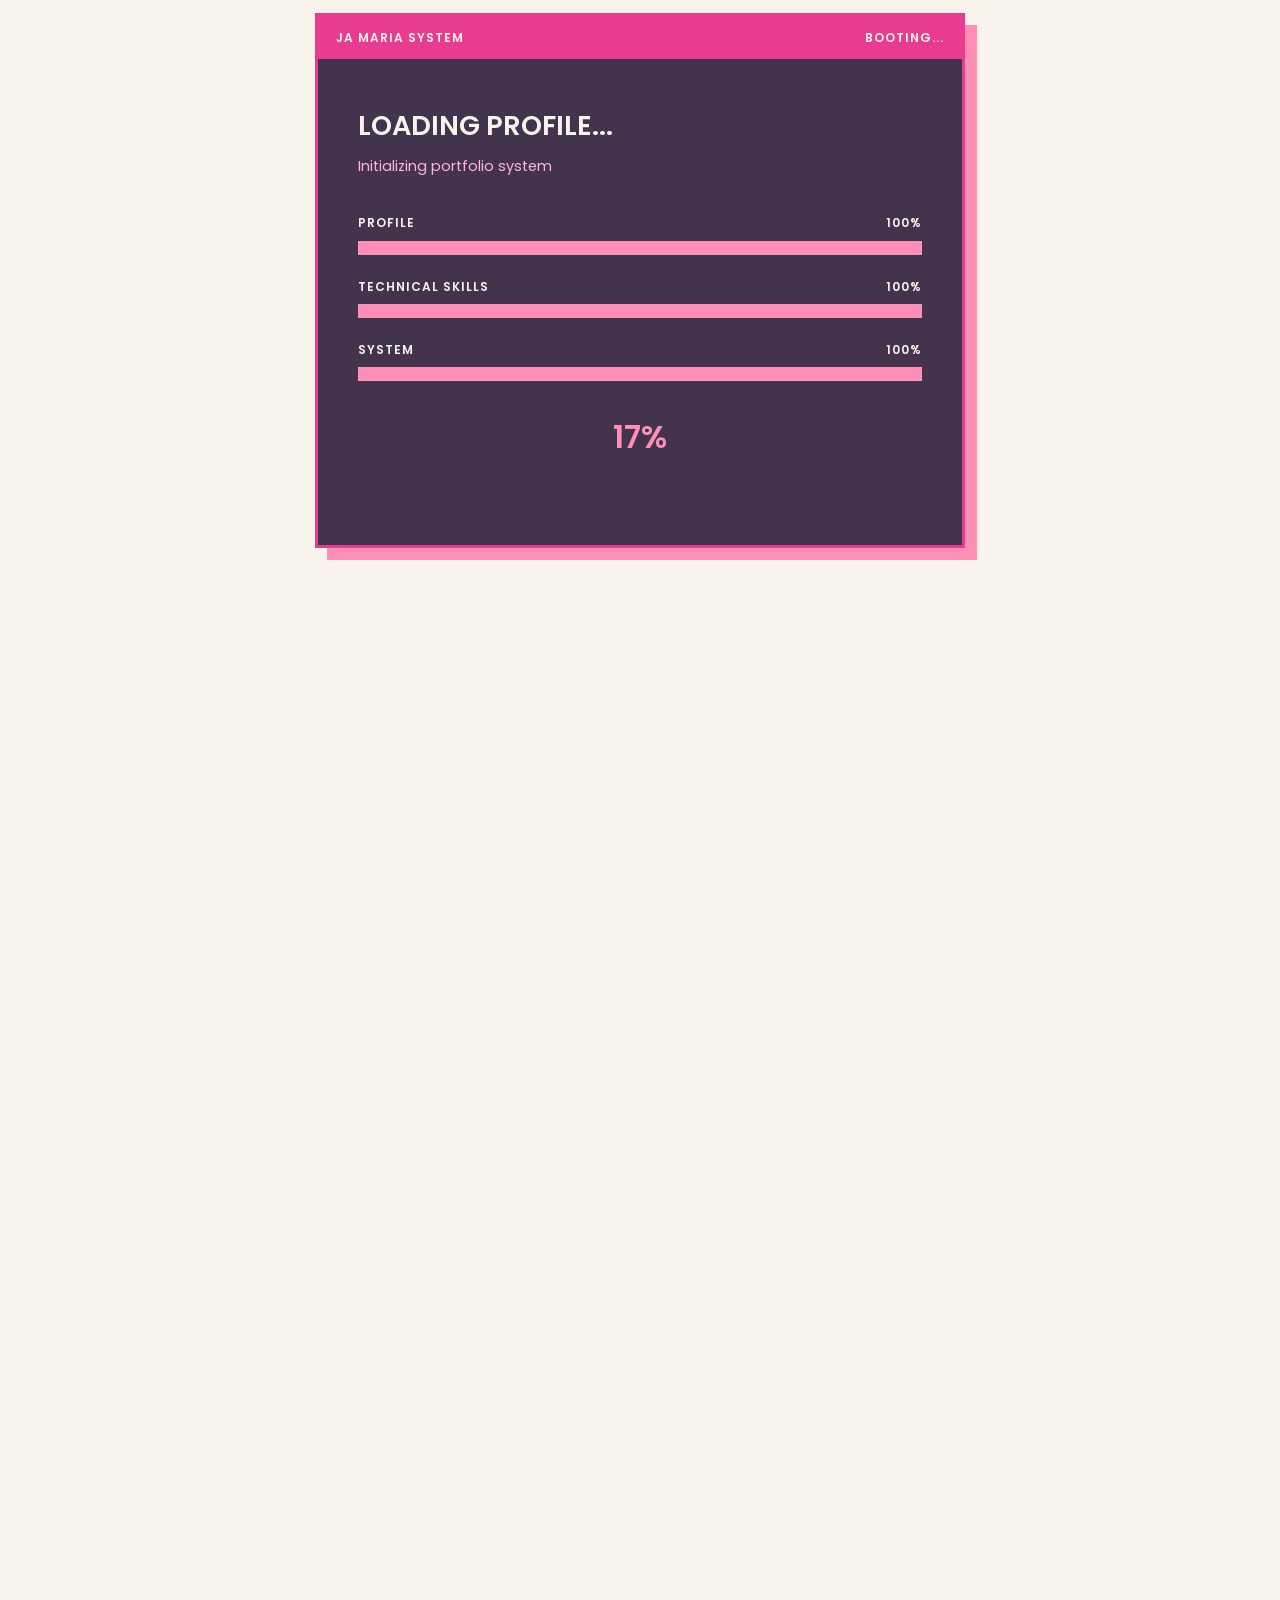
==== commit 81666a28: "Improve mobile responsiveness and phone layout" ====
--- a/about.html
+++ b/about.html
@@ -11,13 +11,16 @@
 <body>
 
     <!-- NAVBAR -->
-    <nav class="navbar">
-        <ul class="nav-left">
+    <nav class="navbar" aria-label="Primary navigation">
+        <a class="logo-name" href="index.html">JA MARIA</a>
+        <button class="nav-toggle" type="button" aria-expanded="false" aria-controls="primary-navigation" aria-label="Open navigation menu">
+            <span></span><span></span><span></span>
+        </button>
+        <ul class="nav-left" id="primary-navigation">
             <li><a href="index.html">Home</a></li>
             <li><a href="about.html" class="active">About Me</a></li>
             <li><a href="projects.html">Projects</a></li>
         </ul>
-        <div class="logo-name">JA MARIA</div>
         <div class="nav-right">
             <a href="contact.html" class="btn-contact">Get in touch!</a>
         </div>
@@ -355,7 +358,8 @@
     </div>
 
     <!-- ABOUT PAGE SCRIPT -->
+    <script src="script.js"></script>
     <script src="about.js"></script>
 
 </body>
-</html>+</html>
--- a/styles.css
+++ b/styles.css
@@ -1,4 +1,4 @@
-/* ================= RESET ================= */
+
 * {
     margin: 0;
     padding: 0;
@@ -20,7 +20,7 @@
     line-height: 1.6;
 }
 
-/* ================= NAVBAR ================= */
+
 .navbar {
     position: absolute;
     top: 0;
@@ -62,6 +62,7 @@
     font-weight: 600;
     color: #E83C91;
     text-align: center;
+    text-decoration: none;
 }
 
 .nav-right {
@@ -82,7 +83,7 @@
     background: #FF8FB7;
 }
 
-/* ================= HERO ================= */
+
 .hero {
     position: relative;
     height: 100vh;
@@ -147,7 +148,7 @@
     font-family: 'Poppins', sans-serif;
 }
 
-/* ============= MOVING STRIP ============= */
+
 .moving-strip {
     width: 100%;
     background: #E83C91;
@@ -172,7 +173,7 @@
     100% { transform: translateX(-50%); }
 }
 
-/* ================= HOME ================= */
+
 .home {
     position: relative;
     height: 95vh;
@@ -255,7 +256,7 @@
     display: flex;
     justify-content: center;
     align-items: flex-end;
-    pointer-events: none;          /* decorative, never blocks clicks */
+    pointer-events: none;
 }
 
 .home-center img {
@@ -265,7 +266,7 @@
     display: block;
 }
 
-/* Layer sits above "me" but lets clicks pass through empty space */
+
 .home-folders {
     position: absolute;
     inset: 0;
@@ -281,8 +282,8 @@
     background: none;
     border: none;
     text-decoration: none;
-    pointer-events: auto;          /* only the folders catch clicks */
-    touch-action: none;            /* stops the page scrolling while dragging on touch screens */
+    pointer-events: auto;
+    touch-action: none;
     user-select: none;
     cursor: pointer;
 }
@@ -291,7 +292,7 @@
     display: block;
     width: 150px;
     height: auto;
-    pointer-events: none;          /* the link gets the events, not the img */
+    pointer-events: none;
     -webkit-user-drag: none;
     transition: transform 0.3s;
 }
@@ -312,7 +313,7 @@
 }
 
 .home-folders a.folder-contact {
-    bottom: 12%;                   /* was -50%, which hid it off-screen */
+    bottom: 12%;
     right: 25%;
 }
 
@@ -335,7 +336,7 @@
     user-select: none;
 }
 
-/* ================= ABOUT ================= */
+
 .hero-about {
     position: relative;
     height: 95vh;
@@ -421,9 +422,7 @@
     color: #43334C;
 }
 
-/* ================= PROJECTS (base) =================
-   Removed dead rules: ".projects { background: radial-gradient... }"
-   and ".projects h2 { color: #F8F4EC }" (overridden later anyway) */
+
 .project-grid {
     display: grid;
     grid-template-columns: repeat(auto-fit, minmax(250px, 1fr));
@@ -447,7 +446,7 @@
     box-shadow: 0 6px 20px rgba(0,0,0,0.15);
 }
 
-/* ================= CONTACT ================= */
+
 .contact {
     min-height: 100vh;
     padding: 120px 20px 80px;
@@ -539,7 +538,7 @@
     transform: translateY(-3px);
 }
 
-/* ================= FOOTER ================= */
+
 .footer {
     background: #FF8FB7;
     color: #F8F4EC;
@@ -559,7 +558,7 @@
     content: "© 2025 Ja Maria P. Tolentino. All rights reserved.";
 }
 
-/* ================= SCROLL DOWN ================= */
+
 .scroll-down {
     width: 160px;
     margin: -90px auto 0 auto;
@@ -583,7 +582,7 @@
     }
 }
 
-/* ================= RESPONSIVE ================= */
+
 @media(max-width: 768px) {
     .navbar {
         flex-direction: column;
@@ -630,9 +629,7 @@
     }
 }
 
-/* =========================================================
-   TECHNICAL SKILLS BOOT SCREEN
-   ========================================================= */
+
 
 .skills-boot {
     min-height: 75vh;
@@ -775,9 +772,7 @@
     }
 }
 
-/* =========================================================
-   TECHNICAL SKILLS DESKTOP
-   ========================================================= */
+
 
 .skills-desktop {
     min-height: 100vh;
@@ -934,7 +929,7 @@
     transform: scale(1.08);
 }
 
-/* Skills desktop folder icon (large) */
+
 .folder-icon {
     position: relative;
     display: block;
@@ -1005,9 +1000,7 @@
     font-weight: 600;
 }
 
-/* =========================================================
-   SKILL POP-UP WINDOW
-   ========================================================= */
+
 
 .skill-modal {
     position: fixed;
@@ -1131,9 +1124,7 @@
     color: #E83C91;
 }
 
-/* =========================================================
-   RESPONSIVE (skills)
-   ========================================================= */
+
 
 @media (max-width: 768px) {
     .boot-content {
@@ -1166,9 +1157,7 @@
     }
 }
 
-/* =========================================================
-   SCROLL-BASED ID SCAN
-   ========================================================= */
+
 
 .id-scan {
     position: relative;
@@ -1203,9 +1192,7 @@
     opacity: 0;
 }
 
-/* =========================================================
-   PROFILE TABS
-   ========================================================= */
+
 
 .profile-tabs {
     display: flex;
@@ -1248,9 +1235,7 @@
     display: block;
 }
 
-/* =========================================================
-   EDUCATION INSIDE DESKTOP
-   ========================================================= */
+
 
 #education-tab .education-content {
     padding: 15px 10px 10px;
@@ -1358,9 +1343,7 @@
     font-size: 1.8rem;
 }
 
-/* =========================================================
-   AREAS OF INTEREST
-   ========================================================= */
+
 
 .interest-content {
     padding: 60px 10px 80px;
@@ -1438,7 +1421,7 @@
     color: #43334C;
 }
 
-/* ================= INTEREST RESPONSIVE ================= */
+
 
 @media (max-width: 768px) {
     .interest-heading span {
@@ -1454,9 +1437,7 @@
     }
 }
 
-/* =========================================================
-   PROJECTS TAB
-   ========================================================= */
+
 
 .projects-top-window {
     width: 100%;
@@ -1469,7 +1450,7 @@
 }
 
 .projects-top-bar {
-    position: relative;            /* anchors .window-title */
+    position: relative;
     height: 46px;
     display: flex;
     align-items: center;
@@ -1480,7 +1461,7 @@
     color: #F8F4EC;
 }
 
-/* Scoped so they no longer override the skills desktop header */
+
 .projects-top-bar .window-controls {
     display: flex;
     align-items: center;
@@ -1801,8 +1782,7 @@
     box-shadow: 7px 7px 0 #FF8FB7;
 }
 
-/* Project card folder icon (small) - scoped so it no longer
-   overrides the big skills desktop folder icon */
+
 .project-card .folder-icon {
     position: relative;
     width: 45px;
@@ -2049,4 +2029,424 @@
     .window-buttons span {
         width: 20px;
     }
-}+}
+
+
+img {
+    max-width: 100%;
+}
+
+.nav-toggle {
+    display: none;
+}
+
+@media (max-width: 1024px) {
+    .navbar {
+        padding-inline: clamp(20px, 4vw, 40px);
+    }
+
+    .nav-left {
+        gap: clamp(22px, 4vw, 50px);
+    }
+
+    .hero-left,
+    .hero-right {
+        width: clamp(150px, 23vw, 260px);
+    }
+
+    .hero-year {
+        left: 15%;
+    }
+
+    .home-left {
+        width: 38%;
+    }
+
+    .home-folders a.folder img {
+        width: clamp(105px, 14vw, 150px);
+    }
+
+    .hero-welcome {
+        left: 38%;
+        font-size: clamp(3.8rem, 8vw, 6rem);
+    }
+
+    .hero-welcome h1 {
+        font-size: clamp(1.55rem, 3.2vw, 2.3rem);
+        white-space: nowrap;
+    }
+
+    .hero-welcome p {
+        width: min(560px, 52vw);
+    }
+
+    .projects-container {
+        width: min(1150px, 92vw);
+    }
+}
+
+@media (max-width: 767px) {
+    html {
+        overflow-x: hidden;
+    }
+
+    body {
+        min-width: 320px;
+        overflow-x: hidden;
+    }
+
+    .navbar {
+        position: fixed;
+        min-height: 64px;
+        padding: 10px 18px;
+        display: flex;
+        flex-direction: row;
+        justify-content: space-between;
+        gap: 0;
+    }
+
+    .logo-name {
+        position: static;
+        transform: none;
+        order: 1;
+        font-size: 1.35rem;
+        text-decoration: none;
+    }
+
+    .nav-toggle {
+        order: 2;
+        width: 42px;
+        height: 42px;
+        padding: 9px;
+        display: grid;
+        place-content: center;
+        gap: 5px;
+        border: 2px solid #43334C;
+        background: #F8F4EC;
+        cursor: pointer;
+    }
+
+    .nav-toggle span {
+        display: block;
+        width: 20px;
+        height: 2px;
+        background: #43334C;
+        transition: transform .2s ease, opacity .2s ease;
+    }
+
+    .navbar.nav-open .nav-toggle span:nth-child(1) { transform: translateY(7px) rotate(45deg); }
+    .navbar.nav-open .nav-toggle span:nth-child(2) { opacity: 0; }
+    .navbar.nav-open .nav-toggle span:nth-child(3) { transform: translateY(-7px) rotate(-45deg); }
+
+    .nav-left,
+    .nav-right {
+        display: none;
+        position: absolute;
+        left: 0;
+        right: 0;
+        margin: 0;
+        background: rgba(248, 244, 236, .98);
+    }
+
+    .nav-left {
+        top: 100%;
+        padding: 0 18px;
+        list-style: none;
+        flex-direction: column;
+        align-items: stretch;
+        gap: 0;
+        border-top: 1px solid rgba(67, 51, 76, .15);
+    }
+
+    .nav-left a {
+        display: block;
+        padding: 12px 0;
+        line-height: 1.4;
+    }
+
+    .nav-right {
+        top: calc(100% + 139px);
+        padding: 0 18px 18px;
+    }
+
+    .nav-right .btn-contact {
+        display: block;
+        padding: 11px 16px;
+        text-align: center;
+    }
+
+    .navbar.nav-open .nav-left,
+    .navbar.nav-open .nav-right {
+        display: flex;
+    }
+
+    .hero {
+        min-height: 620px;
+        height: 78svh;
+        padding: 64px 12px 0;
+    }
+
+    .hero-center-image img {
+        width: min(92%, 620px);
+        top: 44%;
+    }
+
+    .hero-left {
+        top: 13%;
+        left: 3%;
+        width: clamp(105px, 36vw, 160px);
+    }
+
+    .hero-right {
+        top: 58%;
+        right: 3%;
+        bottom: auto;
+        width: clamp(105px, 36vw, 160px);
+    }
+
+    .hero-year {
+        top: 66%;
+        bottom: auto;
+        left: 50%;
+        transform: translateX(-50%);
+        white-space: nowrap;
+        font-size: clamp(1.15rem, 5vw, 1.5rem);
+    }
+
+    .moving-strip {
+        padding: 9px 0;
+    }
+
+    .moving-strip .strip-content {
+        font-size: .85rem;
+    }
+
+    .home {
+        min-height: 690px;
+        height: 86svh;
+        padding: 0 12px;
+        background-position: 55% center;
+    }
+
+    .home-left {
+        top: 0;
+        left: -8%;
+        width: 48%;
+        height: 64%;
+    }
+
+    .home-center {
+        width: 86%;
+        bottom: 0;
+    }
+
+    .home-center img {
+        width: 100%;
+    }
+
+    .home-folders a.folder img {
+        width: clamp(94px, 29vw, 130px);
+    }
+
+    .home-folders a.folder-about { top: 20%; left: 28%; }
+    .home-folders a.folder-projects { top: 7%; right: 8%; }
+    .home-folders a.folder-contact { top: 38%; right: 8%; bottom: auto; left: auto; }
+
+    .home-right {
+        top: auto;
+        right: auto;
+        bottom: 4%;
+        left: 50%;
+        width: 56%;
+        aspect-ratio: 3913 / 1266;
+        transform: translateX(-50%);
+    }
+
+    .home-right img {
+        position: relative;
+    }
+
+    #center-image-container {
+        width: 90vw;
+    }
+
+    #center-image-container img {
+        display: block;
+        max-width: 100%;
+        max-height: 80svh;
+        margin: 0 auto;
+    }
+
+    .hero-about {
+        width: 100%;
+        height: max(300px, calc(73vw + 44px));
+        min-height: 0;
+        padding: 0 24px 52px;
+        display: flex;
+        align-items: flex-start;
+        justify-content: center;
+    }
+
+    .hero-full-image img {
+        top: 44px;
+        left: 50%;
+        width: 130%;
+        max-width: none;
+        height: auto;
+        object-fit: contain;
+        object-position: center top;
+        transform: translateX(-50%);
+    }
+
+    .hero-welcome {
+        position: relative;
+        top: auto;
+        left: auto;
+        width: 55%;
+        margin: clamp(112px, 34vw, 135px) auto 0;
+        text-align: center;
+        font-size: clamp(1.65rem, 7vw, 2.1rem);
+        line-height: 1;
+    }
+
+    .hero-welcome h1,
+    .hero-welcome p {
+        position: static;
+        width: auto;
+        margin: 12px auto 0;
+        white-space: normal;
+    }
+
+    .hero-welcome h1 {
+        font-size: clamp(.72rem, 3vw, .9rem);
+        line-height: 1.25;
+    }
+
+    .hero-welcome p {
+        font-size: .55rem;
+        line-height: 1.5;
+    }
+
+    .scroll-down {
+        width: 110px;
+        margin-top: -55px;
+    }
+
+    .about {
+        min-height: 390px;
+        height: auto;
+        padding: 70px 18px 45px;
+    }
+
+    .id-scan,
+    .about img {
+        width: min(100%, 520px);
+        margin: 0;
+    }
+
+    .scan-line.mobile-scan {
+        top: -18%;
+        opacity: 1;
+        animation: mobile-id-scan 2.2s ease-in-out infinite;
+    }
+
+    @keyframes mobile-id-scan {
+        0%, 100% { top: -18%; }
+        50% { top: 110%; }
+    }
+
+    .skills-boot {
+        min-height: 620px;
+        margin-top: 0;
+        padding: 70px 18px;
+    }
+
+    .boot-card { box-shadow: 7px 7px 0 #FF8FB7; }
+    .boot-topbar { padding: 10px 12px; font-size: .6rem; }
+    .boot-content { padding: 28px 18px; }
+    .boot-message { margin-bottom: 26px; font-size: .8rem; }
+    .boot-row-label { font-size: .62rem; }
+
+    .skills-desktop { min-height: 0; padding: 60px 14px; }
+    .desktop-window { width: 100%; min-height: 0; border-width: 3px; box-shadow: 8px 8px 0 #43334C; }
+    .desktop-header { height: auto; min-height: 48px; padding: 10px 12px; }
+    .desktop-title { font-size: .7rem; gap: 7px; }
+    .window-controls { gap: 4px; }
+    .window-controls span { width: 18px; }
+    .profile-tabs { overflow-x: auto; }
+    .profile-tab { min-width: 120px; padding: 12px 10px; font-size: .6rem; }
+    .desktop-body { padding: 24px 14px; }
+    .desktop-path { margin-bottom: 22px; font-size: .62rem; }
+    .desktop-heading { margin-bottom: 32px; }
+    .desktop-heading span { font-size: 1.25rem; }
+    .skill-folder-grid { grid-template-columns: repeat(2, minmax(0, 1fr)); gap: 28px 12px; }
+    .folder-icon { width: 70px; height: 48px; }
+    .folder-name { font-size: .65rem; }
+    .desktop-taskbar { padding: 8px 12px; font-size: .58rem; }
+    .taskbar-left { gap: 7px; }
+    .taskbar-start { width: 20px; height: 20px; }
+    .skill-panel { width: calc(100vw - 28px); max-height: 86svh; box-shadow: 7px 7px 0 #E83C91; }
+    .skill-panel-content { max-height: calc(86svh - 55px); padding: 22px 16px; }
+
+    #education-tab .education-content { padding: 8px 0; }
+    #education-tab .education-content h2 { font-size: 1.35rem; }
+    #education-tab .education-content h3 { font-size: .95rem; }
+    #education-tab .education-details { grid-template-columns: 1fr; gap: 24px; margin-top: 26px; padding-top: 22px; }
+    #education-tab .latin-honors { padding: 18px; font-size: .8rem; }
+    .interest-content { padding: 32px 0 45px; }
+    .interest-heading { margin-bottom: 26px; }
+    .interest-card { gap: 12px; padding: 16px; box-shadow: 4px 4px 0 #FF8FB7; }
+    .interest-icon { width: 48px; height: 48px; font-size: .7rem; }
+
+    .contact { min-height: 100svh; padding: 100px 16px 50px; align-items: flex-start; }
+    .contact-card { width: 100%; padding: 30px 20px; border-width: 3px; box-shadow: 7px 7px 0 #FF8FB7; }
+    .contact-card-header { margin-bottom: 26px; }
+    .contact-card-header span { font-size: 1.6rem; }
+    .contact-link { gap: 10px; padding: 11px; overflow-wrap: anywhere; }
+    .contact-link span:last-child { font-size: .74rem; }
+
+    .projects { padding: 100px 14px 65px; }
+    .projects-container { width: 100%; }
+    .projects-top-window { margin-bottom: 38px; box-shadow: 7px 7px 0 #FF8FB7; }
+    .projects-top-content { padding: 27px 16px; }
+    .projects-top-content h1, .projects-header h1 { font-size: clamp(1.8rem, 9vw, 2.2rem); }
+    .projects-top-content .projects-intro, .projects-intro { font-size: .78rem; line-height: 1.65; }
+    .projects-top-bar .window-title { display: none; }
+    .featured-project { margin-bottom: 48px; padding: 18px; box-shadow: 7px 7px 0 #FF8FB7; }
+    .featured-content { grid-template-columns: 1fr; gap: 20px; padding-top: 20px; }
+    .featured-icon { width: 76px; height: 76px; font-size: 1.15rem; }
+    .featured-details h2 { font-size: 1.45rem; }
+    .featured-description { font-size: .76rem; line-height: 1.7; }
+    .archive-header { gap: 18px; margin-bottom: 20px; }
+    .archive-header h2 { font-size: 1.45rem; }
+    .project-filters { width: 100%; flex-wrap: wrap; gap: 6px; }
+    .filter-btn { width: auto; min-width: 68px; padding-inline: 10px; font-size: .56rem; }
+    .project-grid { grid-template-columns: 1fr; gap: 14px; margin-top: 0; }
+    .project-card { height: 225px; padding: 18px; }
+    .project-card .folder-icon { margin-bottom: 14px; }
+    .card-tech { width: calc(100% - 36px); left: 18px; bottom: 16px; }
+    .project-modal { padding: 16px; }
+    .project-window { width: 100%; max-height: 90svh; box-shadow: 7px 7px 0 #FF8FB7; }
+    .project-window-body { grid-template-columns: 1fr; gap: 18px; padding: 22px 18px; }
+    .modal-icon { width: 64px; height: 64px; }
+    .modal-content h2 { font-size: 1.35rem; }
+}
+
+@media (max-width: 359px) {
+    .navbar { padding-inline: 12px; }
+    .logo-name { font-size: 1.2rem; }
+    .hero { min-height: 570px; }
+    .home { min-height: 620px; }
+    .home-folders a.folder img { width: 88px; }
+    .home-right { width: 56%; }
+    .filter-btn { min-width: 62px; padding-inline: 7px; }
+}
+
+@media (prefers-reduced-motion: reduce) {
+    *, *::before, *::after {
+        scroll-behavior: auto !important;
+        animation-duration: .01ms !important;
+        animation-iteration-count: 1 !important;
+        transition-duration: .01ms !important;
+    }
+}
